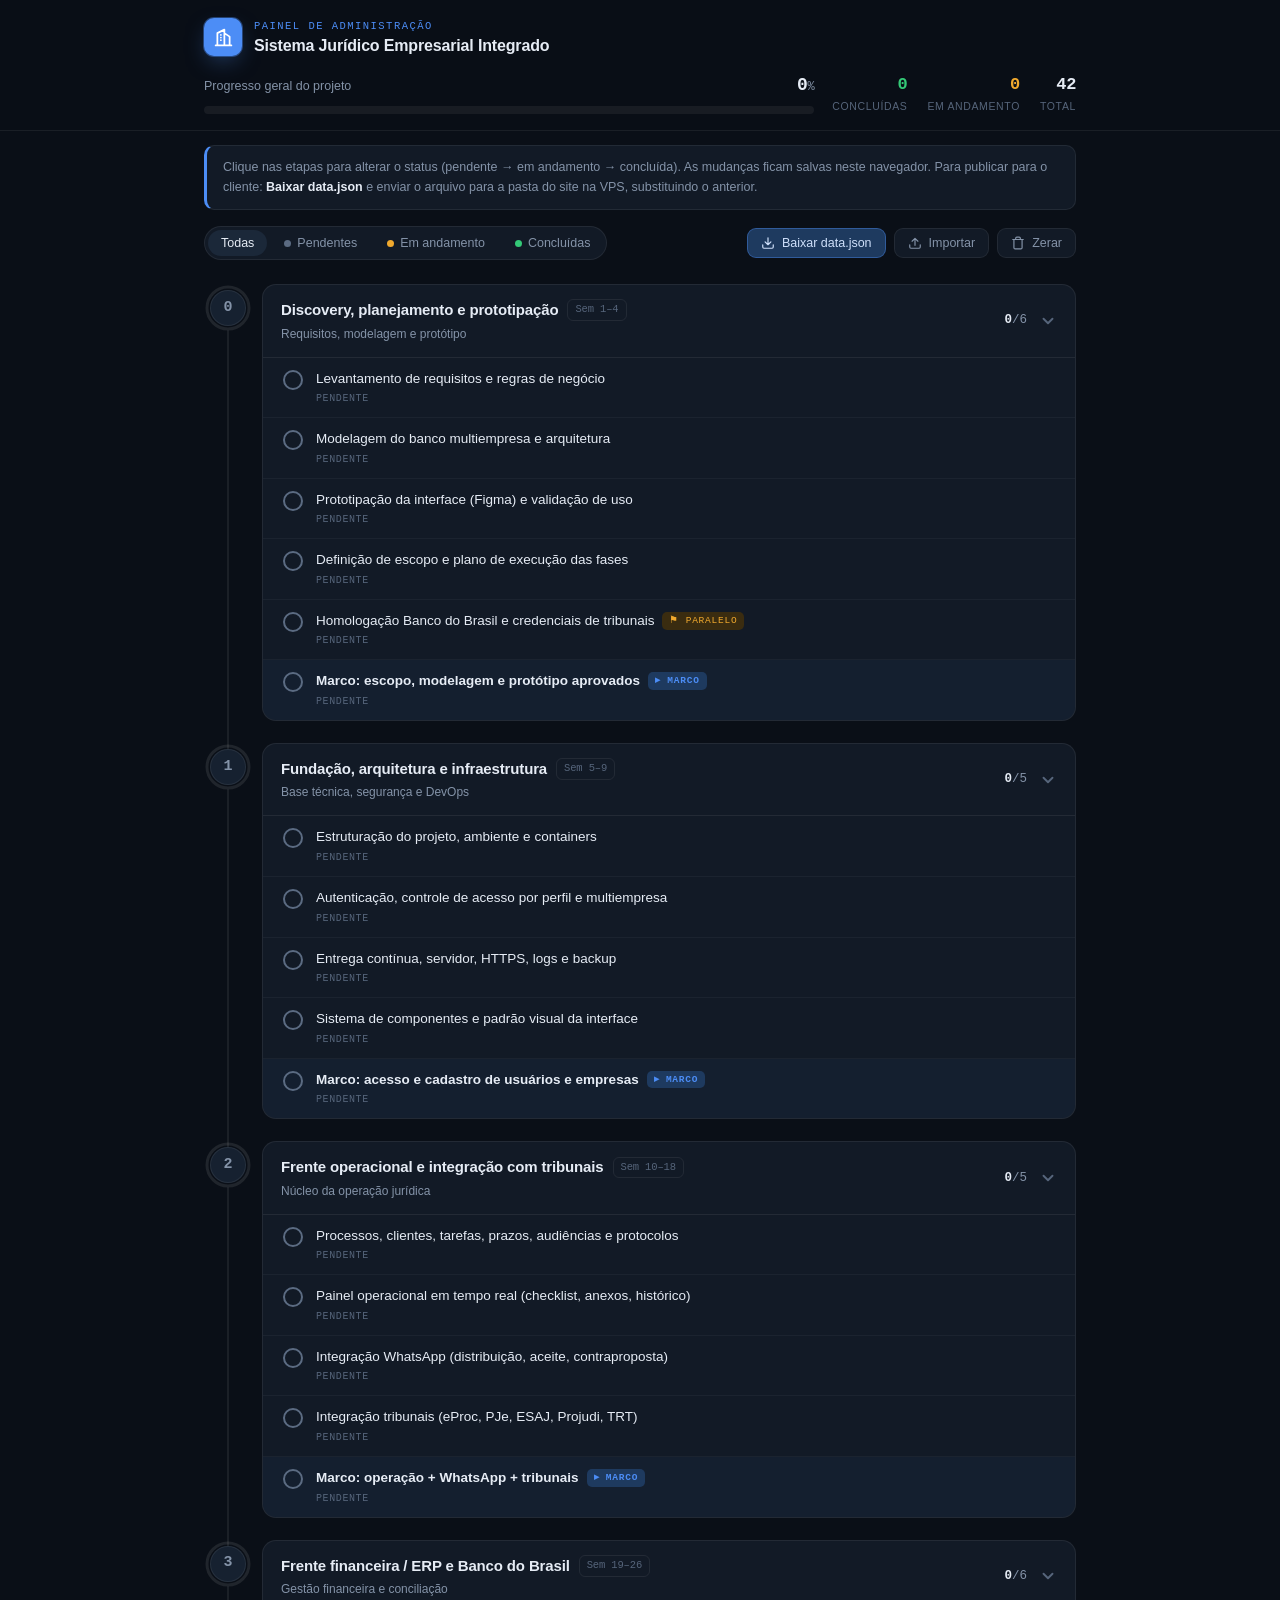
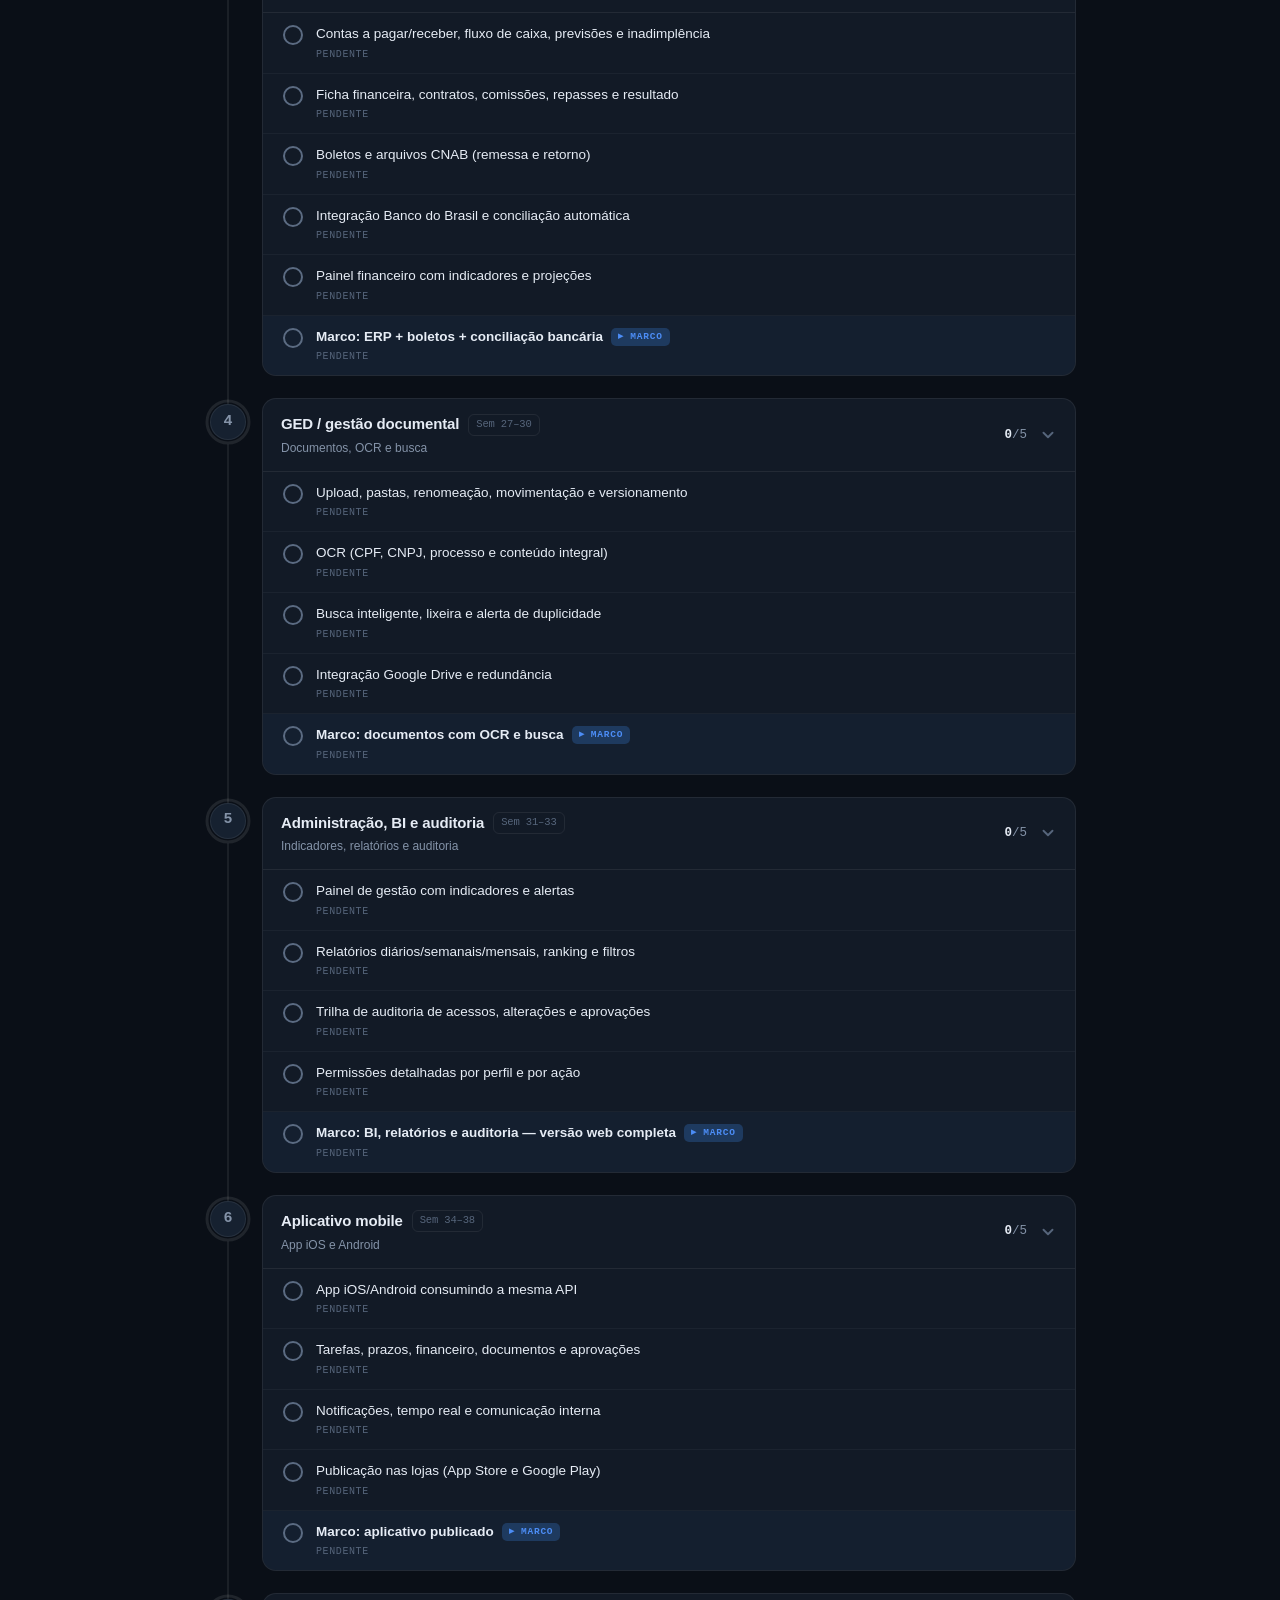
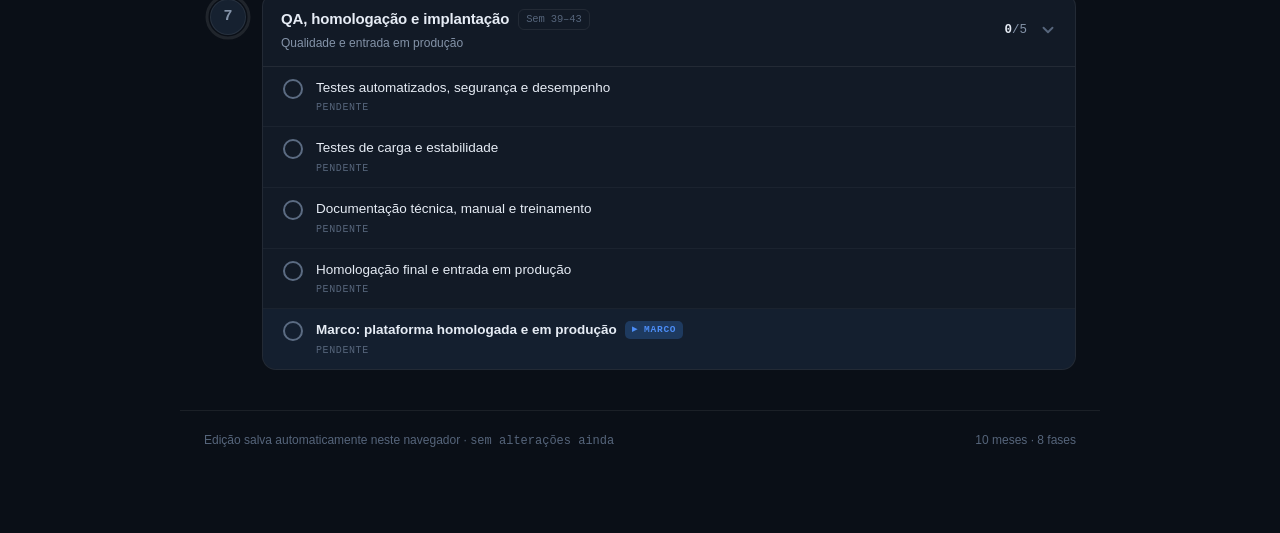
==== admin.html @ 752a96cf "upload" ====
<!DOCTYPE html>
<html lang="pt-BR">
<head>
<meta charset="UTF-8">
<meta name="viewport" content="width=device-width, initial-scale=1.0">
<meta name="robots" content="noindex,nofollow">
<title>Admin · Cronograma — Sistema Jurídico Empresarial Integrado</title>
<link rel="stylesheet" href="style.css">
</head>
<body>

<header>
  <div class="head-inner">
    <div class="brand">
      <div class="mark">
        <svg viewBox="0 0 24 24" fill="none" stroke="#fff" stroke-width="2" stroke-linecap="round" stroke-linejoin="round"><path d="M3 21h18M5 21V7l8-4v18M19 21V11l-6-4"/><path d="M9 9v.01M9 12v.01M9 15v.01"/></svg>
      </div>
      <div>
        <div class="eyebrow">Painel de administração</div>
        <h1>Sistema Jurídico Empresarial Integrado</h1>
      </div>
    </div>
    <div class="prog-wrap">
      <div class="prog-main">
        <div class="prog-top">
          <span class="prog-label">Progresso geral do projeto</span>
          <span class="prog-pct"><span id="pctNum">0</span><span class="u">%</span></span>
        </div>
        <div class="bar"><div class="bar-fill" id="barFill"></div></div>
      </div>
      <div class="stats">
        <div class="stat done"><div class="v" id="stDone">0</div><div class="k">Concluídas</div></div>
        <div class="stat prog"><div class="v" id="stProg">0</div><div class="k">Em andamento</div></div>
        <div class="stat"><div class="v" id="stTotal">0</div><div class="k">Total</div></div>
      </div>
    </div>
  </div>
</header>

<div class="admin-banner"><div class="inner">
  Clique nas etapas para alterar o status (pendente → em andamento → concluída). As mudanças ficam salvas neste navegador.
  Para publicar para o cliente: <b>Baixar data.json</b> e enviar o arquivo para a pasta do site na VPS, substituindo o anterior.
</div></div>

<div class="toolbar">
  <div class="filters">
    <button class="fbtn active" data-f="all">Todas</button>
    <button class="fbtn f-pend" data-f="0"><span class="dot"></span>Pendentes</button>
    <button class="fbtn f-prog" data-f="1"><span class="dot"></span>Em andamento</button>
    <button class="fbtn f-done" data-f="2"><span class="dot"></span>Concluídas</button>
  </div>
  <div class="spacer"></div>
  <button class="tbtn primary" id="btnExport" title="Baixar o data.json para publicar no site">
    <svg viewBox="0 0 24 24" fill="none" stroke="currentColor" stroke-width="2" stroke-linecap="round" stroke-linejoin="round"><path d="M21 15v4a2 2 0 01-2 2H5a2 2 0 01-2-2v-4M7 10l5 5 5-5M12 15V3"/></svg>
    Baixar data.json
  </button>
  <button class="tbtn" id="btnImport" title="Carregar um data.json existente para continuar editando">
    <svg viewBox="0 0 24 24" fill="none" stroke="currentColor" stroke-width="2" stroke-linecap="round" stroke-linejoin="round"><path d="M21 15v4a2 2 0 01-2 2H5a2 2 0 01-2-2v-4M7 9l5-5 5 5M12 4v12"/></svg>
    Importar
  </button>
  <button class="tbtn danger" id="btnReset" title="Zerar todo o progresso">
    <svg viewBox="0 0 24 24" fill="none" stroke="currentColor" stroke-width="2" stroke-linecap="round" stroke-linejoin="round"><path d="M3 6h18M19 6v14a2 2 0 01-2 2H7a2 2 0 01-2-2V6m3 0V4a2 2 0 012-2h4a2 2 0 012 2v2"/></svg>
    Zerar
  </button>
  <input type="file" id="fileInput" accept="application/json" hidden>
</div>

<main id="timeline"></main>

<footer>
  <span>Edição salva automaticamente neste navegador · <span class="saved" id="savedAt">—</span></span>
  <span>10 meses · 8 fases</span>
</footer>

<div class="toast" id="toast"><svg viewBox="0 0 24 24" fill="none" stroke="currentColor" stroke-width="2.5" stroke-linecap="round" stroke-linejoin="round"><path d="M20 6L9 17l-5-5"/></svg><span id="toastMsg"></span></div>

<script src="cronograma.js"></script>
<script>
  const KEY = "sjei_cronograma_admin_v1";
  let status = {}, savedTs = null;

  function load(){
    try{ const raw = localStorage.getItem(KEY);
      if(raw){ const o = JSON.parse(raw); status = o.status || {}; savedTs = o.ts || null; }
    }catch(e){}
  }
  function persist(){
    savedTs = Date.now();
    try{ localStorage.setItem(KEY, JSON.stringify({ status, ts: savedTs })); }catch(e){}
    renderSaved();
  }
  function renderSaved(){
    document.getElementById("savedAt").textContent = savedTs ? ("salvo " + fmtDate(new Date(savedTs).toISOString())) : "sem alterações ainda";
  }

  function render(){
    buildTimeline(document.getElementById("timeline"), status, { editable:true, onChange: persist });
    setupFilters();
    renderSaved();
  }

  // Baixar data.json (formato lido pela página do cliente)
  document.getElementById("btnExport").addEventListener("click",()=>{
    const payload = { app:"sjei_cronograma", version:1, updatedAt:new Date().toISOString(), status };
    const blob = new Blob([JSON.stringify(payload,null,2)], { type:"application/json" });
    const a = document.createElement("a");
    a.href = URL.createObjectURL(blob); a.download = "data.json"; a.click();
    URL.revokeObjectURL(a.href);
    toast("data.json gerado — agora suba para a VPS");
  });

  // Importar data.json existente
  document.getElementById("btnImport").addEventListener("click",()=>document.getElementById("fileInput").click());
  document.getElementById("fileInput").addEventListener("change",e=>{
    const f=e.target.files[0]; if(!f) return;
    const rd=new FileReader();
    rd.onload=()=>{ try{
      const o=JSON.parse(rd.result);
      if(o.status && typeof o.status==="object"){ status=o.status; persist(); render(); toast("Progresso importado"); }
      else toast("Arquivo inválido");
    }catch(err){ toast("Não foi possível ler o arquivo"); } };
    rd.readAsText(f); e.target.value="";
  });

  // Zerar
  document.getElementById("btnReset").addEventListener("click",()=>{
    if(confirm("Zerar todo o progresso? Esta ação não pode ser desfeita.\n\nDica: baixe um data.json antes, se quiser guardar.")){
      status={}; localStorage.removeItem(KEY); savedTs=null; render(); toast("Progresso zerado");
    }
  });

  load(); render();
</script>
</body>
</html>
---- style.css ----
:root{
  --bg:#0A0F17; --card:#121A26; --card-2:#162130; --hover:#1B2839;
  --line:rgba(255,255,255,.07); --line-2:rgba(255,255,255,.12);
  --txt:#E6ECF5; --muted:#8493A8; --faint:#56657B;
  --blue:#4C8DF6; --blue-d:#1E3A5F;
  --slate:#5B6B82; --amber:#F0A92E; --amber-d:#3A2C10;
  --green:#34C977; --green-d:#10301F;
  --r:10px; --r-lg:14px;
  --mono:ui-monospace,'SF Mono','JetBrains Mono',Menlo,Consolas,monospace;
  --sans:-apple-system,BlinkMacSystemFont,'Segoe UI','Inter',Roboto,Helvetica,Arial,sans-serif;
}
*{margin:0;padding:0;box-sizing:border-box}
html{-webkit-text-size-adjust:100%}
body{
  font-family:var(--sans);background:var(--bg);
  background-image:radial-gradient(1200px 600px at 80% -10%,rgba(76,141,246,.08),transparent 60%);
  color:var(--txt);line-height:1.5;-webkit-font-smoothing:antialiased;min-height:100vh;padding-bottom:64px;
}
::selection{background:rgba(76,141,246,.3)}

/* HEADER */
header{position:sticky;top:0;z-index:50;background:rgba(10,15,23,.82);
  backdrop-filter:blur(14px);border-bottom:1px solid var(--line)}
.head-inner{max-width:920px;margin:0 auto;padding:18px 24px 16px}
.brand{display:flex;align-items:center;gap:12px;margin-bottom:16px}
.mark{width:38px;height:38px;border-radius:10px;background:var(--blue);
  display:flex;align-items:center;justify-content:center;flex-shrink:0;
  box-shadow:0 0 0 1px rgba(76,141,246,.4),0 8px 24px -8px rgba(76,141,246,.6)}
.mark svg{width:21px;height:21px}
.brand h1{font-size:16px;font-weight:600;letter-spacing:-.01em;line-height:1.2}
.brand .eyebrow{font-family:var(--mono);font-size:10.5px;letter-spacing:.14em;
  text-transform:uppercase;color:var(--blue);font-weight:500;margin-bottom:1px;
  display:flex;align-items:center;gap:8px}
.ro-badge{font-family:var(--sans);font-size:9.5px;letter-spacing:.04em;color:var(--muted);
  background:var(--card-2);border:1px solid var(--line);padding:2px 7px;border-radius:5px;text-transform:none}

.prog-wrap{display:flex;align-items:center;gap:18px;flex-wrap:wrap}
.prog-main{flex:1;min-width:220px}
.prog-top{display:flex;justify-content:space-between;align-items:baseline;margin-bottom:7px}
.prog-label{font-size:12.5px;color:var(--muted)}
.prog-pct{font-family:var(--mono);font-size:18px;font-weight:600;color:var(--txt);letter-spacing:-.02em}
.prog-pct .u{font-size:12px;color:var(--muted);font-weight:500}
.bar{height:8px;border-radius:99px;background:rgba(255,255,255,.06);overflow:hidden;position:relative}
.bar-fill{height:100%;border-radius:99px;background:linear-gradient(90deg,#2EA866,#34C977);
  width:0;transition:width .5s cubic-bezier(.4,0,.2,1)}
.stats{display:flex;gap:20px}
.stat{text-align:right}
.stat .v{font-family:var(--mono);font-size:17px;font-weight:600;letter-spacing:-.02em}
.stat .k{font-size:10.5px;color:var(--faint);text-transform:uppercase;letter-spacing:.06em;margin-top:1px}
.stat.done .v{color:var(--green)} .stat.prog .v{color:var(--amber)}

/* ADMIN banner */
.admin-banner{max-width:920px;margin:14px auto 0;padding:0 24px}
.admin-banner .inner{background:var(--card);border:1px solid var(--line);border-left:3px solid var(--blue);
  border-radius:10px;padding:12px 16px;font-size:12.5px;color:var(--muted);line-height:1.55}
.admin-banner b{color:var(--txt);font-weight:600}

/* TOOLBAR */
.toolbar{max-width:920px;margin:0 auto;padding:16px 24px 4px;display:flex;align-items:center;gap:8px;flex-wrap:wrap}
.filters{display:flex;gap:4px;background:var(--card);border:1px solid var(--line);border-radius:99px;padding:3px}
.fbtn{border:none;background:none;color:var(--muted);font-family:var(--sans);font-size:12.5px;font-weight:500;
  padding:6px 13px;border-radius:99px;cursor:pointer;transition:.15s;white-space:nowrap;display:flex;align-items:center;gap:6px}
.fbtn:hover{color:var(--txt)}
.fbtn.active{background:var(--hover);color:var(--txt)}
.fbtn .dot{width:7px;height:7px;border-radius:50%}
.fbtn.f-pend .dot{background:var(--slate)} .fbtn.f-prog .dot{background:var(--amber)} .fbtn.f-done .dot{background:var(--green)}
.spacer{flex:1}
.tbtn{border:1px solid var(--line);background:var(--card);color:var(--muted);font-family:var(--sans);
  font-size:12.5px;font-weight:500;padding:7px 13px;border-radius:9px;cursor:pointer;transition:.15s;
  display:flex;align-items:center;gap:7px}
.tbtn:hover{background:var(--hover);color:var(--txt);border-color:var(--line-2)}
.tbtn svg{width:14px;height:14px}
.tbtn.primary{background:var(--blue-d);border-color:rgba(76,141,246,.4);color:#CFE0FB}
.tbtn.primary:hover{background:#244B79;color:#fff}
.tbtn.danger:hover{color:#FF6B6B;border-color:rgba(255,107,107,.3)}

/* TIMELINE */
main{max-width:920px;margin:0 auto;padding:20px 24px 0}
.phase{position:relative;padding-left:58px;padding-bottom:8px}
.phase:last-child{padding-bottom:0}
.phase::before{content:"";position:absolute;left:23px;top:46px;bottom:-8px;width:2px;background:var(--line);border-radius:2px}
.phase:last-child::before{display:none}
.phase.done::before{background:linear-gradient(180deg,var(--green),rgba(52,201,119,.25))}

.node{position:absolute;left:0;top:0;width:48px;height:48px;cursor:pointer}
.node svg{transform:rotate(-90deg)}
.node .track{stroke:rgba(255,255,255,.09)}
.node .arc{stroke:var(--blue);transition:stroke-dashoffset .5s ease,stroke .3s}
.node.done .arc{stroke:var(--green)}
.node .center{position:absolute;inset:6px;border-radius:50%;background:var(--card-2);border:1px solid var(--line);
  display:flex;align-items:center;justify-content:center;font-family:var(--mono);font-size:15px;font-weight:600;
  color:var(--muted);transition:.3s}
.node.done .center{background:var(--green-d);border-color:rgba(52,201,119,.4);color:var(--green)}
.node.active .center{color:var(--txt)}
.node .center svg{width:18px;height:18px;transform:none}

.pcard{background:var(--card);border:1px solid var(--line);border-radius:var(--r-lg);overflow:hidden;margin-bottom:14px;transition:border-color .2s}
.pcard:hover{border-color:var(--line-2)}
.phead{display:flex;align-items:center;gap:12px;padding:14px 18px;cursor:pointer;user-select:none}
.phead:hover{background:rgba(255,255,255,.015)}
.ptitle{flex:1;min-width:0}
.ptitle .nm{font-size:15px;font-weight:600;letter-spacing:-.01em;display:flex;align-items:center;gap:9px}
.ptitle .wk{font-family:var(--mono);font-size:10.5px;color:var(--faint);font-weight:500;padding:2px 7px;border:1px solid var(--line);border-radius:6px;white-space:nowrap}
.ptitle .meta{font-size:12px;color:var(--muted);margin-top:3px}
.pcount{font-family:var(--mono);font-size:12.5px;color:var(--muted);white-space:nowrap}
.pcount b{color:var(--txt);font-weight:600}
.chev{color:var(--faint);transition:transform .25s;flex-shrink:0}
.chev svg{width:18px;height:18px;display:block}
.pcard.collapsed .chev{transform:rotate(-90deg)}

.tasks{border-top:1px solid var(--line);max-height:2000px;overflow:hidden;transition:max-height .3s ease}
.pcard.collapsed .tasks{max-height:0;border-top-color:transparent}

.task{display:flex;align-items:flex-start;gap:13px;padding:11px 18px 11px 20px;
  border-bottom:1px solid rgba(255,255,255,.04);transition:background .15s;cursor:pointer}
.task:last-child{border-bottom:none}
.task:hover{background:rgba(255,255,255,.02)}
.task.hidden{display:none}
.tdot{width:20px;height:20px;border-radius:50%;border:2px solid var(--slate);flex-shrink:0;margin-top:1px;
  position:relative;transition:.2s;display:flex;align-items:center;justify-content:center}
.tdot svg{width:12px;height:12px;opacity:0;transition:.2s;color:#06140C}
.task[data-s="1"] .tdot{border-color:var(--amber);background:transparent}
.task[data-s="1"] .tdot::after{content:"";width:9px;height:9px;border-radius:50%;background:var(--amber)}
.task[data-s="2"] .tdot{border-color:var(--green);background:var(--green)}
.task[data-s="2"] .tdot svg{opacity:1}
.task:active .tdot{transform:scale(.85)}
.tbody{flex:1;min-width:0}
.ttext{font-size:13.5px;color:var(--txt);transition:.2s;line-height:1.45}
.task[data-s="2"] .ttext{color:var(--muted);text-decoration:line-through;text-decoration-color:rgba(255,255,255,.2)}
.tstatus{font-family:var(--mono);font-size:10px;text-transform:uppercase;letter-spacing:.06em;margin-top:3px;color:var(--faint);transition:.2s}
.task[data-s="1"] .tstatus{color:var(--amber)} .task[data-s="2"] .tstatus{color:var(--green)}
.task.milestone .ttext{font-weight:600}
.task.milestone{background:rgba(76,141,246,.04)}
.mflag{display:inline-flex;align-items:center;gap:5px;font-family:var(--mono);font-size:9.5px;text-transform:uppercase;
  letter-spacing:.08em;color:var(--blue);background:var(--blue-d);padding:2px 7px;border-radius:5px;margin-left:8px;vertical-align:2px}

/* read-only mode: client cannot edit */
main.readonly .task{cursor:default}
main.readonly .task:hover{background:transparent}
main.readonly .task:active .tdot{transform:none}
main.readonly .node{cursor:default}

footer{max-width:920px;margin:40px auto 0;padding:20px 24px;border-top:1px solid var(--line);
  font-size:12px;color:var(--faint);display:flex;justify-content:space-between;flex-wrap:wrap;gap:8px}
footer .saved{font-family:var(--mono)}
footer a{color:var(--muted);text-decoration:none}footer a:hover{color:var(--blue)}

/* toast */
.toast{position:fixed;bottom:24px;left:50%;transform:translateX(-50%) translateY(20px);background:var(--card-2);
  border:1px solid var(--line-2);color:var(--txt);font-size:13px;padding:11px 18px;border-radius:10px;
  box-shadow:0 12px 40px -8px rgba(0,0,0,.6);opacity:0;pointer-events:none;transition:.25s;z-index:100;
  display:flex;align-items:center;gap:9px}
.toast.show{opacity:1;transform:translateX(-50%) translateY(0)}
.toast svg{width:16px;height:16px;color:var(--green)}

@media(max-width:560px){
  .head-inner,.toolbar,main,.admin-banner{padding-left:16px;padding-right:16px}
  .stats{width:100%;justify-content:flex-start;gap:24px}
  .stat{text-align:left}
  .phase{padding-left:50px}
  .ptitle .wk{display:none}
  .phead{padding:12px 14px}
  .task{padding:11px 14px 11px 16px}
}
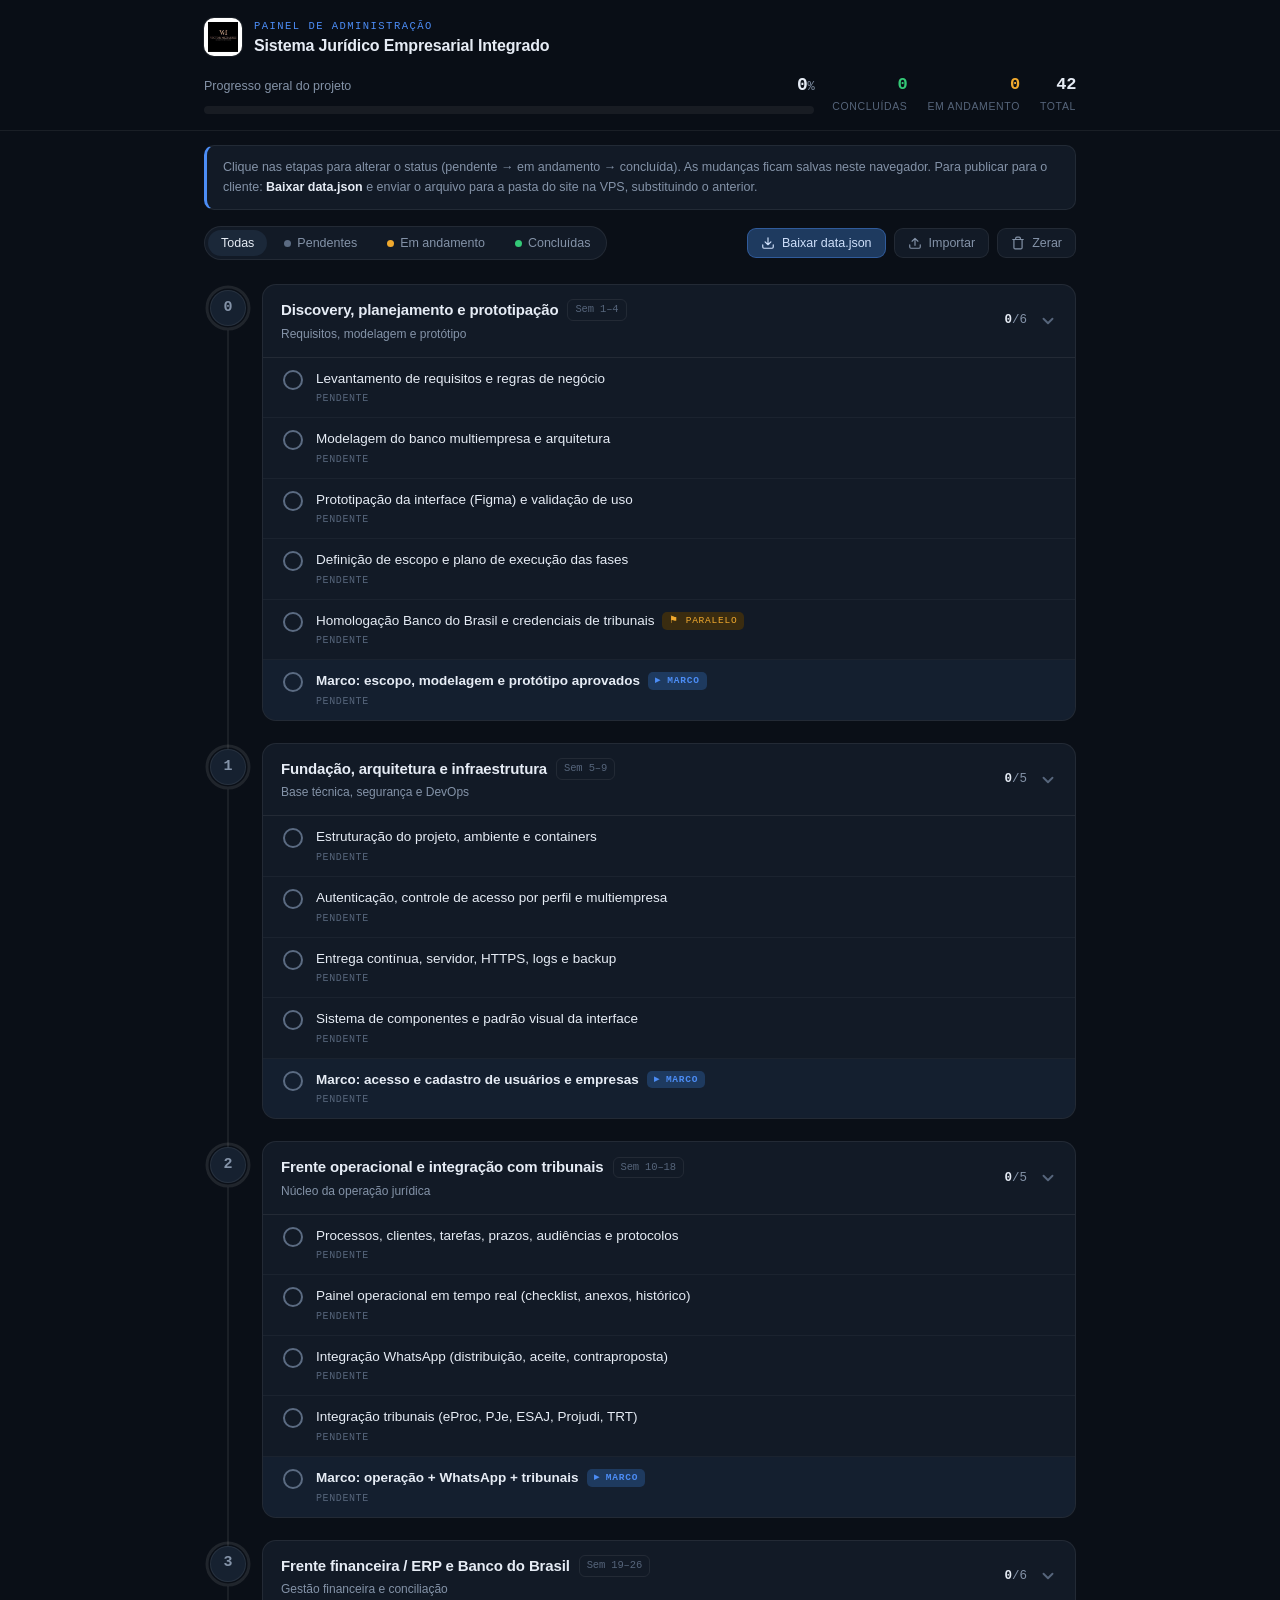
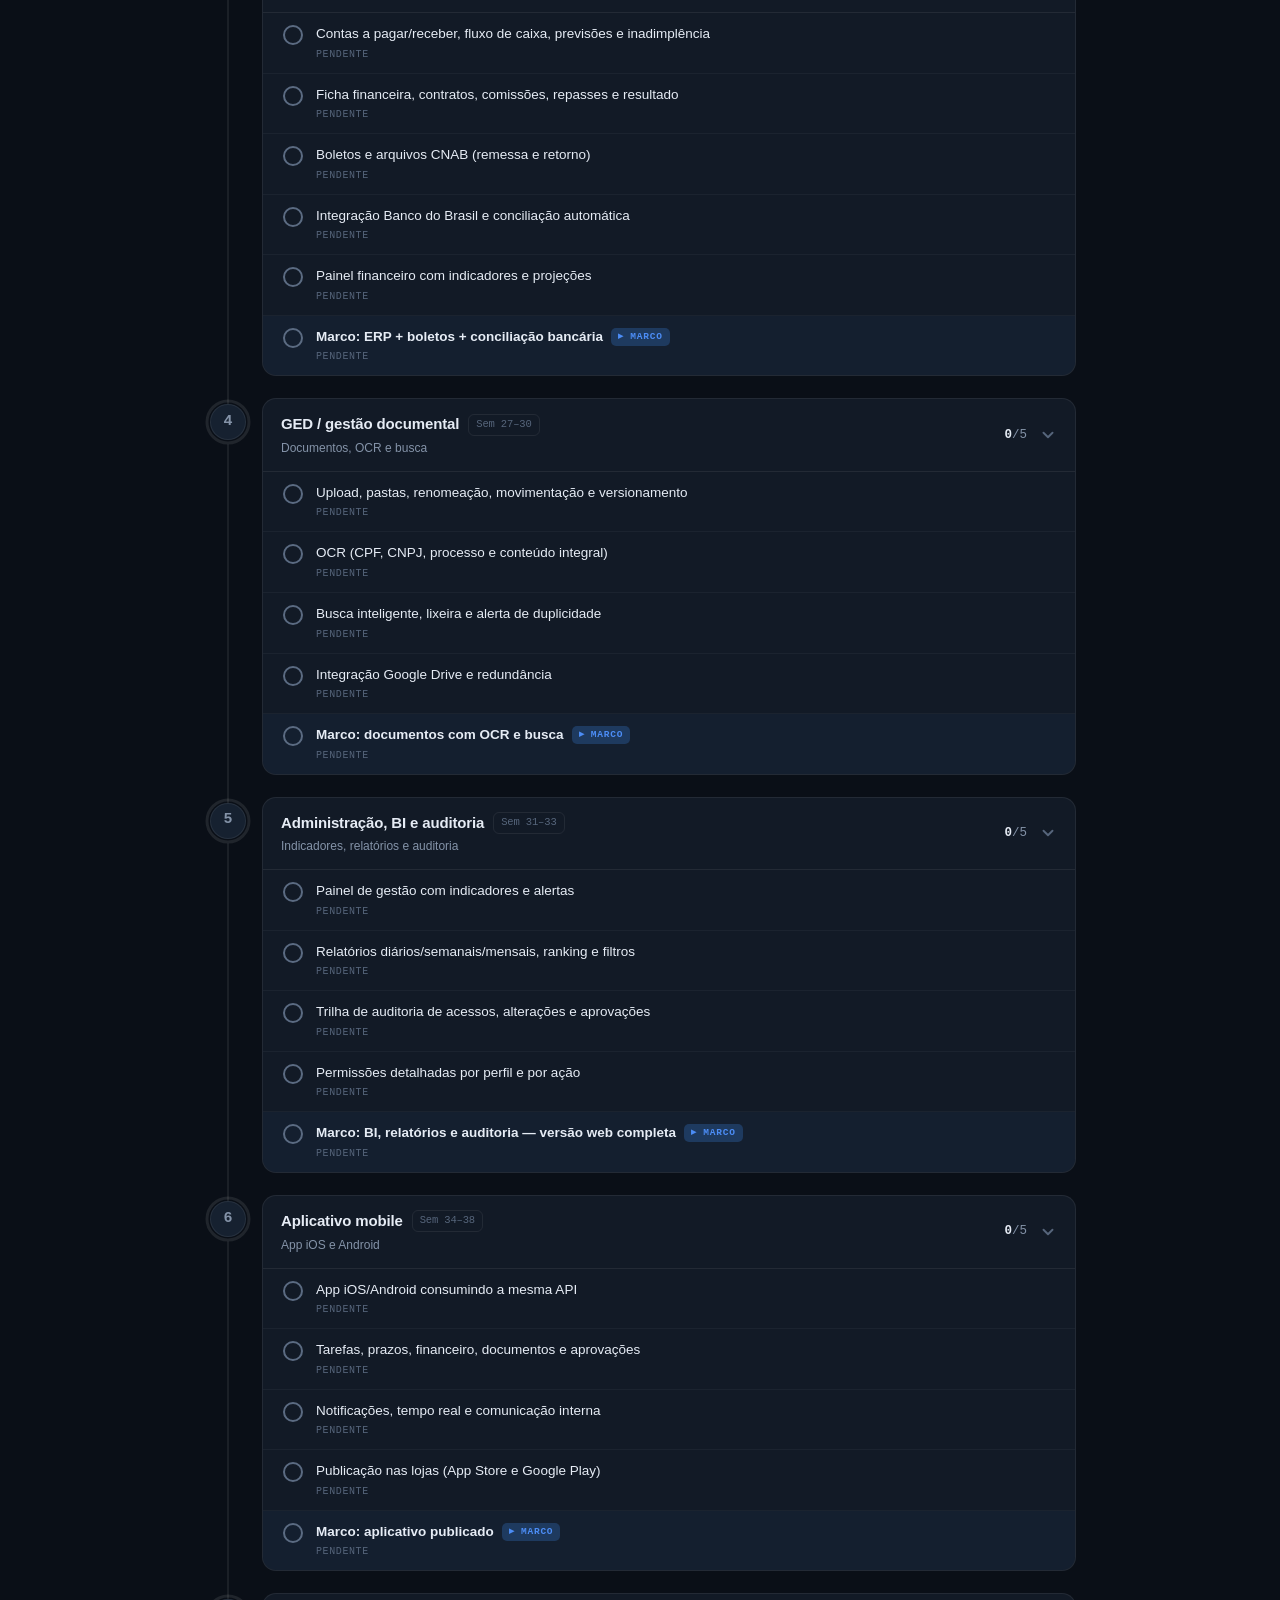
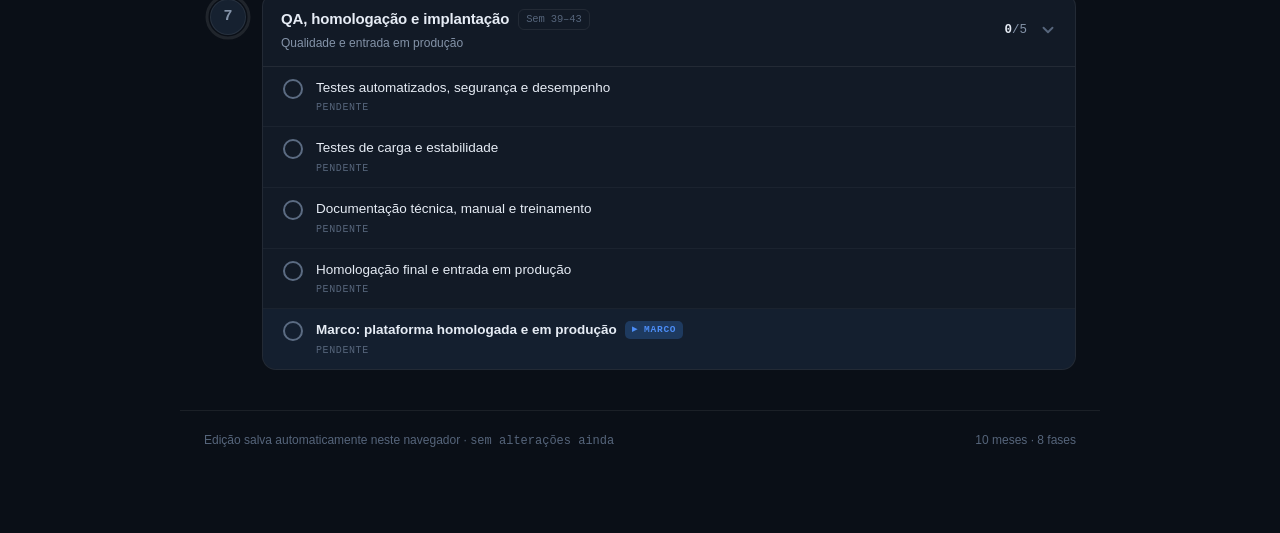
==== commit 58094c3c: "troca de logo" ====
--- a/admin.html
+++ b/admin.html
@@ -1,135 +1,168 @@
 <!DOCTYPE html>
 <html lang="pt-BR">
+
 <head>
-<meta charset="UTF-8">
-<meta name="viewport" content="width=device-width, initial-scale=1.0">
-<meta name="robots" content="noindex,nofollow">
-<title>Admin · Cronograma — Sistema Jurídico Empresarial Integrado</title>
-<link rel="stylesheet" href="style.css">
+  <meta charset="UTF-8">
+  <meta name="viewport" content="width=device-width, initial-scale=1.0">
+  <meta name="robots" content="noindex,nofollow">
+  <title>Admin · Cronograma — Sistema Jurídico Empresarial Integrado</title>
+  <link rel="stylesheet" href="style.css">
 </head>
+
 <body>
 
-<header>
-  <div class="head-inner">
-    <div class="brand">
-      <div class="mark">
-        <svg viewBox="0 0 24 24" fill="none" stroke="#fff" stroke-width="2" stroke-linecap="round" stroke-linejoin="round"><path d="M3 21h18M5 21V7l8-4v18M19 21V11l-6-4"/><path d="M9 9v.01M9 12v.01M9 15v.01"/></svg>
+  <header>
+    <div class="head-inner">
+      <div class="brand">
+        <div class="mark">
+          <img src="logo.png" alt="Logo do escritório">
+        </div>
+        <div>
+          <div class="eyebrow">Painel de administração</div>
+          <h1>Sistema Jurídico Empresarial Integrado</h1>
+        </div>
       </div>
-      <div>
-        <div class="eyebrow">Painel de administração</div>
-        <h1>Sistema Jurídico Empresarial Integrado</h1>
+      <div class="prog-wrap">
+        <div class="prog-main">
+          <div class="prog-top">
+            <span class="prog-label">Progresso geral do projeto</span>
+            <span class="prog-pct"><span id="pctNum">0</span><span class="u">%</span></span>
+          </div>
+          <div class="bar">
+            <div class="bar-fill" id="barFill"></div>
+          </div>
+        </div>
+        <div class="stats">
+          <div class="stat done">
+            <div class="v" id="stDone">0</div>
+            <div class="k">Concluídas</div>
+          </div>
+          <div class="stat prog">
+            <div class="v" id="stProg">0</div>
+            <div class="k">Em andamento</div>
+          </div>
+          <div class="stat">
+            <div class="v" id="stTotal">0</div>
+            <div class="k">Total</div>
+          </div>
+        </div>
       </div>
     </div>
-    <div class="prog-wrap">
-      <div class="prog-main">
-        <div class="prog-top">
-          <span class="prog-label">Progresso geral do projeto</span>
-          <span class="prog-pct"><span id="pctNum">0</span><span class="u">%</span></span>
-        </div>
-        <div class="bar"><div class="bar-fill" id="barFill"></div></div>
-      </div>
-      <div class="stats">
-        <div class="stat done"><div class="v" id="stDone">0</div><div class="k">Concluídas</div></div>
-        <div class="stat prog"><div class="v" id="stProg">0</div><div class="k">Em andamento</div></div>
-        <div class="stat"><div class="v" id="stTotal">0</div><div class="k">Total</div></div>
-      </div>
+  </header>
+
+  <div class="admin-banner">
+    <div class="inner">
+      Clique nas etapas para alterar o status (pendente → em andamento → concluída). As mudanças ficam salvas neste
+      navegador.
+      Para publicar para o cliente: <b>Baixar data.json</b> e enviar o arquivo para a pasta do site na VPS, substituindo
+      o anterior.
     </div>
   </div>
-</header>
 
-<div class="admin-banner"><div class="inner">
-  Clique nas etapas para alterar o status (pendente → em andamento → concluída). As mudanças ficam salvas neste navegador.
-  Para publicar para o cliente: <b>Baixar data.json</b> e enviar o arquivo para a pasta do site na VPS, substituindo o anterior.
-</div></div>
+  <div class="toolbar">
+    <div class="filters">
+      <button class="fbtn active" data-f="all">Todas</button>
+      <button class="fbtn f-pend" data-f="0"><span class="dot"></span>Pendentes</button>
+      <button class="fbtn f-prog" data-f="1"><span class="dot"></span>Em andamento</button>
+      <button class="fbtn f-done" data-f="2"><span class="dot"></span>Concluídas</button>
+    </div>
+    <div class="spacer"></div>
+    <button class="tbtn primary" id="btnExport" title="Baixar o data.json para publicar no site">
+      <svg viewBox="0 0 24 24" fill="none" stroke="currentColor" stroke-width="2" stroke-linecap="round"
+        stroke-linejoin="round">
+        <path d="M21 15v4a2 2 0 01-2 2H5a2 2 0 01-2-2v-4M7 10l5 5 5-5M12 15V3" />
+      </svg>
+      Baixar data.json
+    </button>
+    <button class="tbtn" id="btnImport" title="Carregar um data.json existente para continuar editando">
+      <svg viewBox="0 0 24 24" fill="none" stroke="currentColor" stroke-width="2" stroke-linecap="round"
+        stroke-linejoin="round">
+        <path d="M21 15v4a2 2 0 01-2 2H5a2 2 0 01-2-2v-4M7 9l5-5 5 5M12 4v12" />
+      </svg>
+      Importar
+    </button>
+    <button class="tbtn danger" id="btnReset" title="Zerar todo o progresso">
+      <svg viewBox="0 0 24 24" fill="none" stroke="currentColor" stroke-width="2" stroke-linecap="round"
+        stroke-linejoin="round">
+        <path d="M3 6h18M19 6v14a2 2 0 01-2 2H7a2 2 0 01-2-2V6m3 0V4a2 2 0 012-2h4a2 2 0 012 2v2" />
+      </svg>
+      Zerar
+    </button>
+    <input type="file" id="fileInput" accept="application/json" hidden>
+  </div>
 
-<div class="toolbar">
-  <div class="filters">
-    <button class="fbtn active" data-f="all">Todas</button>
-    <button class="fbtn f-pend" data-f="0"><span class="dot"></span>Pendentes</button>
-    <button class="fbtn f-prog" data-f="1"><span class="dot"></span>Em andamento</button>
-    <button class="fbtn f-done" data-f="2"><span class="dot"></span>Concluídas</button>
-  </div>
-  <div class="spacer"></div>
-  <button class="tbtn primary" id="btnExport" title="Baixar o data.json para publicar no site">
-    <svg viewBox="0 0 24 24" fill="none" stroke="currentColor" stroke-width="2" stroke-linecap="round" stroke-linejoin="round"><path d="M21 15v4a2 2 0 01-2 2H5a2 2 0 01-2-2v-4M7 10l5 5 5-5M12 15V3"/></svg>
-    Baixar data.json
-  </button>
-  <button class="tbtn" id="btnImport" title="Carregar um data.json existente para continuar editando">
-    <svg viewBox="0 0 24 24" fill="none" stroke="currentColor" stroke-width="2" stroke-linecap="round" stroke-linejoin="round"><path d="M21 15v4a2 2 0 01-2 2H5a2 2 0 01-2-2v-4M7 9l5-5 5 5M12 4v12"/></svg>
-    Importar
-  </button>
-  <button class="tbtn danger" id="btnReset" title="Zerar todo o progresso">
-    <svg viewBox="0 0 24 24" fill="none" stroke="currentColor" stroke-width="2" stroke-linecap="round" stroke-linejoin="round"><path d="M3 6h18M19 6v14a2 2 0 01-2 2H7a2 2 0 01-2-2V6m3 0V4a2 2 0 012-2h4a2 2 0 012 2v2"/></svg>
-    Zerar
-  </button>
-  <input type="file" id="fileInput" accept="application/json" hidden>
-</div>
+  <main id="timeline"></main>
 
-<main id="timeline"></main>
+  <footer>
+    <span>Edição salva automaticamente neste navegador · <span class="saved" id="savedAt">—</span></span>
+    <span>10 meses · 8 fases</span>
+  </footer>
 
-<footer>
-  <span>Edição salva automaticamente neste navegador · <span class="saved" id="savedAt">—</span></span>
-  <span>10 meses · 8 fases</span>
-</footer>
+  <div class="toast" id="toast"><svg viewBox="0 0 24 24" fill="none" stroke="currentColor" stroke-width="2.5"
+      stroke-linecap="round" stroke-linejoin="round">
+      <path d="M20 6L9 17l-5-5" />
+    </svg><span id="toastMsg"></span></div>
 
-<div class="toast" id="toast"><svg viewBox="0 0 24 24" fill="none" stroke="currentColor" stroke-width="2.5" stroke-linecap="round" stroke-linejoin="round"><path d="M20 6L9 17l-5-5"/></svg><span id="toastMsg"></span></div>
+  <script src="cronograma.js"></script>
+  <script>
+    const KEY = "sjei_cronograma_admin_v1";
+    let status = {}, savedTs = null;
 
-<script src="cronograma.js"></script>
-<script>
-  const KEY = "sjei_cronograma_admin_v1";
-  let status = {}, savedTs = null;
+    function load() {
+      try {
+        const raw = localStorage.getItem(KEY);
+        if (raw) { const o = JSON.parse(raw); status = o.status || {}; savedTs = o.ts || null; }
+      } catch (e) { }
+    }
+    function persist() {
+      savedTs = Date.now();
+      try { localStorage.setItem(KEY, JSON.stringify({ status, ts: savedTs })); } catch (e) { }
+      renderSaved();
+    }
+    function renderSaved() {
+      document.getElementById("savedAt").textContent = savedTs ? ("salvo " + fmtDate(new Date(savedTs).toISOString())) : "sem alterações ainda";
+    }
 
-  function load(){
-    try{ const raw = localStorage.getItem(KEY);
-      if(raw){ const o = JSON.parse(raw); status = o.status || {}; savedTs = o.ts || null; }
-    }catch(e){}
-  }
-  function persist(){
-    savedTs = Date.now();
-    try{ localStorage.setItem(KEY, JSON.stringify({ status, ts: savedTs })); }catch(e){}
-    renderSaved();
-  }
-  function renderSaved(){
-    document.getElementById("savedAt").textContent = savedTs ? ("salvo " + fmtDate(new Date(savedTs).toISOString())) : "sem alterações ainda";
-  }
+    function render() {
+      buildTimeline(document.getElementById("timeline"), status, { editable: true, onChange: persist });
+      setupFilters();
+      renderSaved();
+    }
 
-  function render(){
-    buildTimeline(document.getElementById("timeline"), status, { editable:true, onChange: persist });
-    setupFilters();
-    renderSaved();
-  }
+    // Baixar data.json (formato lido pela página do cliente)
+    document.getElementById("btnExport").addEventListener("click", () => {
+      const payload = { app: "sjei_cronograma", version: 1, updatedAt: new Date().toISOString(), status };
+      const blob = new Blob([JSON.stringify(payload, null, 2)], { type: "application/json" });
+      const a = document.createElement("a");
+      a.href = URL.createObjectURL(blob); a.download = "data.json"; a.click();
+      URL.revokeObjectURL(a.href);
+      toast("data.json gerado — agora suba para a VPS");
+    });
 
-  // Baixar data.json (formato lido pela página do cliente)
-  document.getElementById("btnExport").addEventListener("click",()=>{
-    const payload = { app:"sjei_cronograma", version:1, updatedAt:new Date().toISOString(), status };
-    const blob = new Blob([JSON.stringify(payload,null,2)], { type:"application/json" });
-    const a = document.createElement("a");
-    a.href = URL.createObjectURL(blob); a.download = "data.json"; a.click();
-    URL.revokeObjectURL(a.href);
-    toast("data.json gerado — agora suba para a VPS");
-  });
+    // Importar data.json existente
+    document.getElementById("btnImport").addEventListener("click", () => document.getElementById("fileInput").click());
+    document.getElementById("fileInput").addEventListener("change", e => {
+      const f = e.target.files[0]; if (!f) return;
+      const rd = new FileReader();
+      rd.onload = () => {
+        try {
+          const o = JSON.parse(rd.result);
+          if (o.status && typeof o.status === "object") { status = o.status; persist(); render(); toast("Progresso importado"); }
+          else toast("Arquivo inválido");
+        } catch (err) { toast("Não foi possível ler o arquivo"); }
+      };
+      rd.readAsText(f); e.target.value = "";
+    });
 
-  // Importar data.json existente
-  document.getElementById("btnImport").addEventListener("click",()=>document.getElementById("fileInput").click());
-  document.getElementById("fileInput").addEventListener("change",e=>{
-    const f=e.target.files[0]; if(!f) return;
-    const rd=new FileReader();
-    rd.onload=()=>{ try{
-      const o=JSON.parse(rd.result);
-      if(o.status && typeof o.status==="object"){ status=o.status; persist(); render(); toast("Progresso importado"); }
-      else toast("Arquivo inválido");
-    }catch(err){ toast("Não foi possível ler o arquivo"); } };
-    rd.readAsText(f); e.target.value="";
-  });
+    // Zerar
+    document.getElementById("btnReset").addEventListener("click", () => {
+      if (confirm("Zerar todo o progresso? Esta ação não pode ser desfeita.\n\nDica: baixe um data.json antes, se quiser guardar.")) {
+        status = {}; localStorage.removeItem(KEY); savedTs = null; render(); toast("Progresso zerado");
+      }
+    });
 
-  // Zerar
-  document.getElementById("btnReset").addEventListener("click",()=>{
-    if(confirm("Zerar todo o progresso? Esta ação não pode ser desfeita.\n\nDica: baixe um data.json antes, se quiser guardar.")){
-      status={}; localStorage.removeItem(KEY); savedTs=null; render(); toast("Progresso zerado");
-    }
-  });
+    load(); render();
+  </script>
+</body>
 
-  load(); render();
-</script>
-</body>
-</html>
+</html>
--- a/style.css
+++ b/style.css
@@ -27,6 +27,8 @@
   display:flex;align-items:center;justify-content:center;flex-shrink:0;
   box-shadow:0 0 0 1px rgba(76,141,246,.4),0 8px 24px -8px rgba(76,141,246,.6)}
 .mark svg{width:21px;height:21px}
+.mark:has(img){background:#fff;box-shadow:0 0 0 1px var(--line);padding:4px}
+.mark img{width:100%;height:100%;object-fit:contain;display:block}
 .brand h1{font-size:16px;font-weight:600;letter-spacing:-.01em;line-height:1.2}
 .brand .eyebrow{font-family:var(--mono);font-size:10.5px;letter-spacing:.14em;
   text-transform:uppercase;color:var(--blue);font-weight:500;margin-bottom:1px;
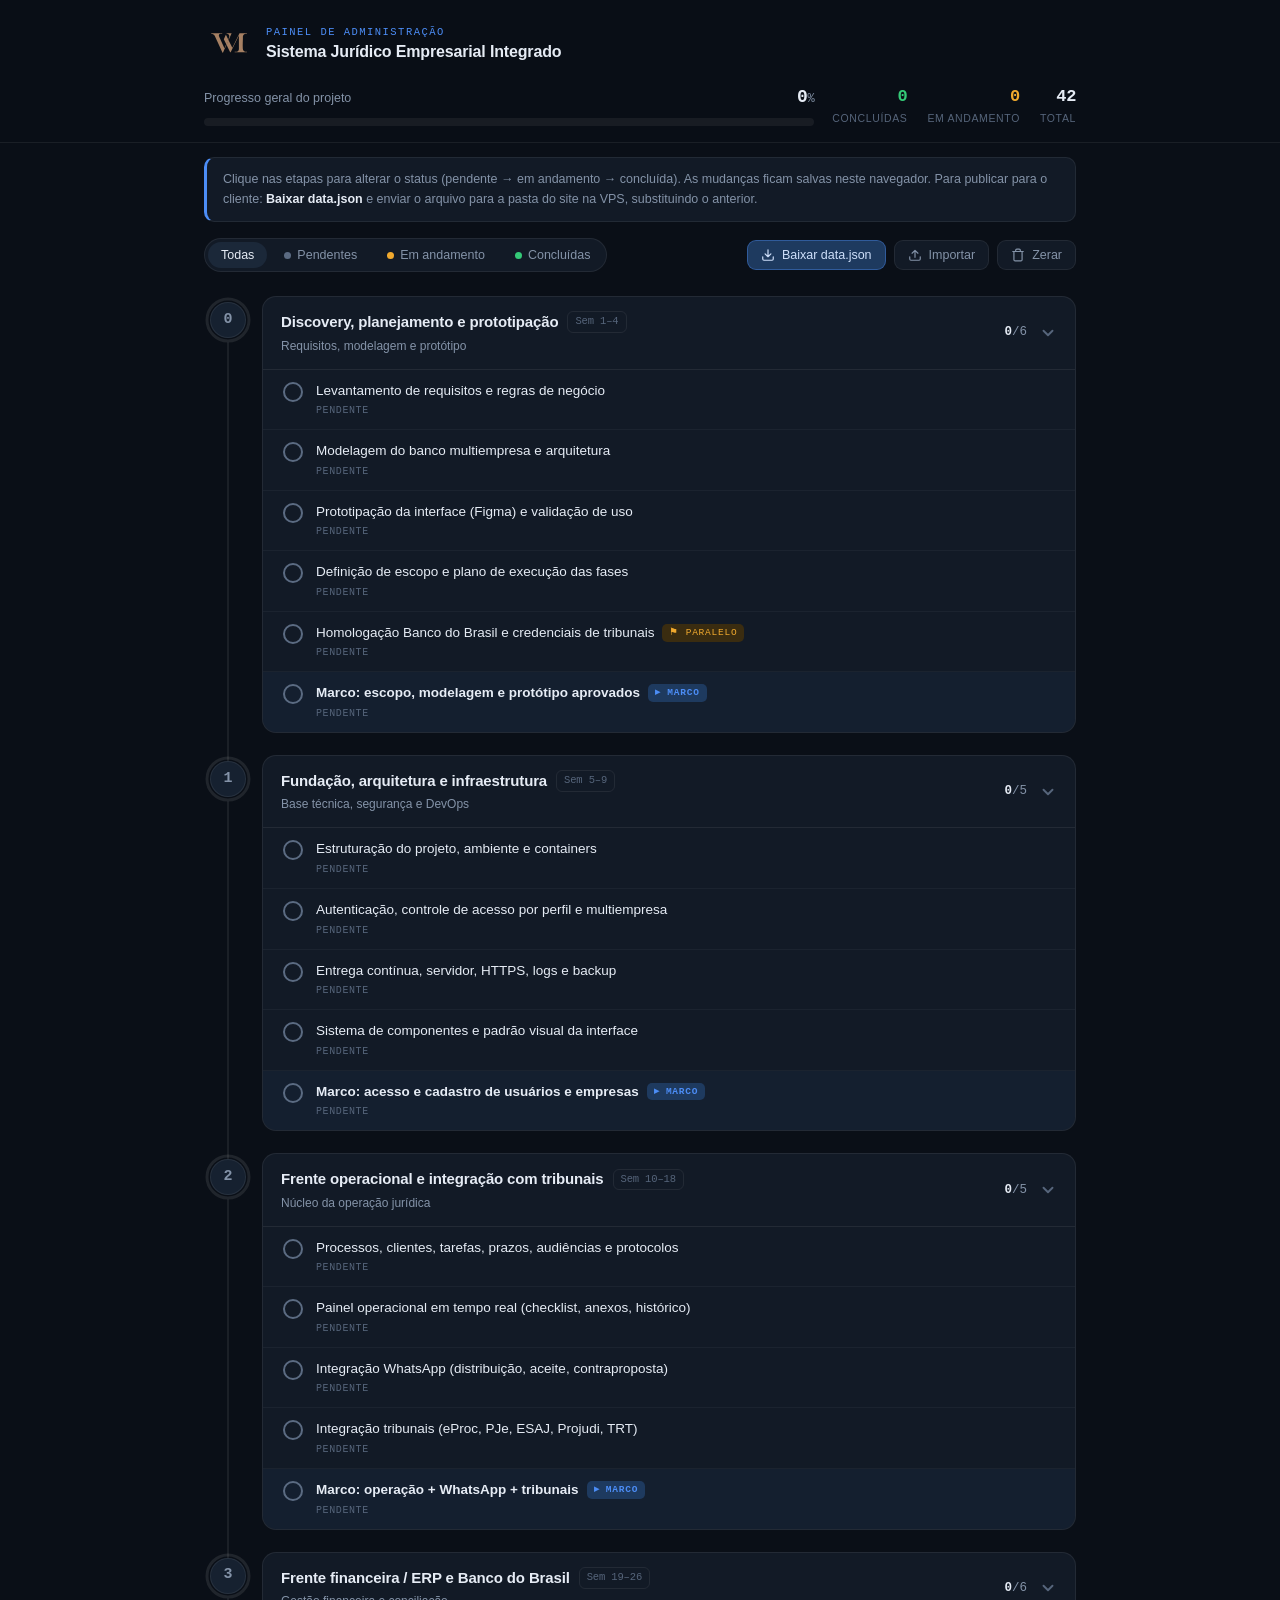
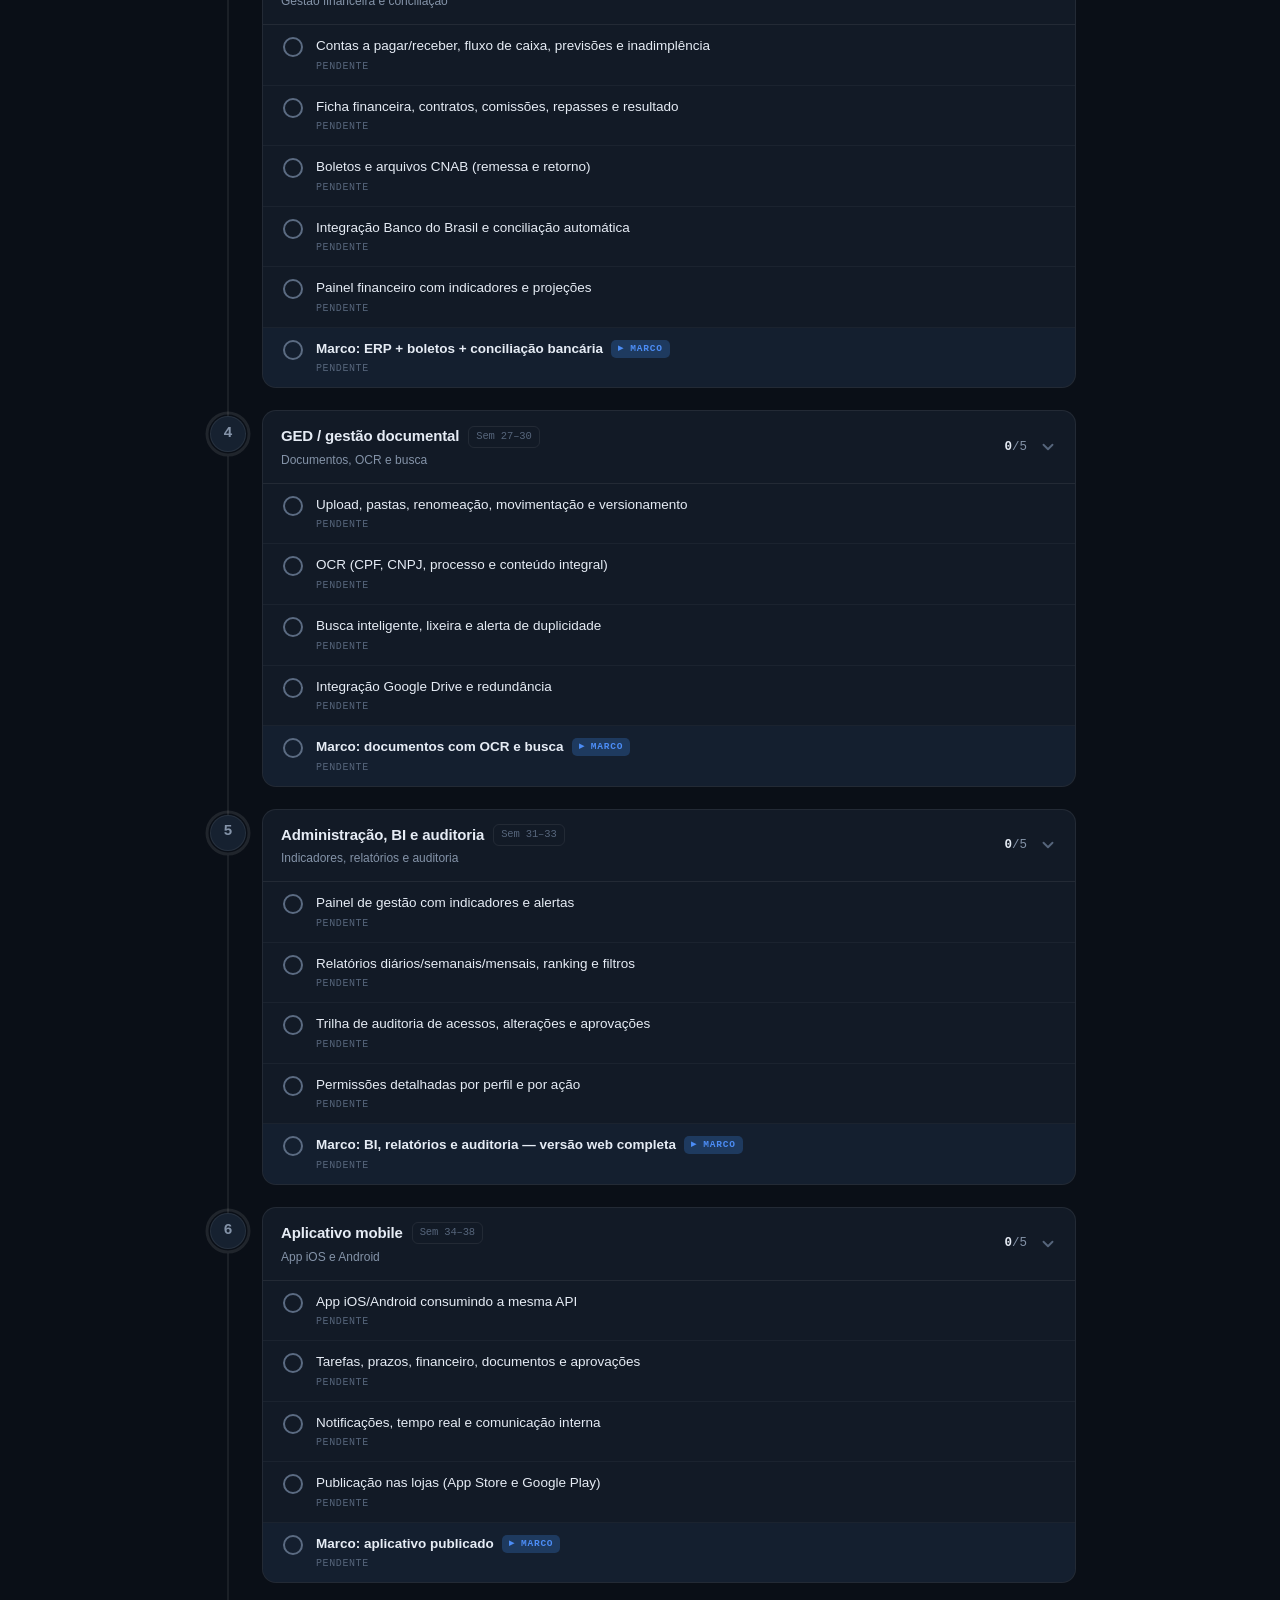
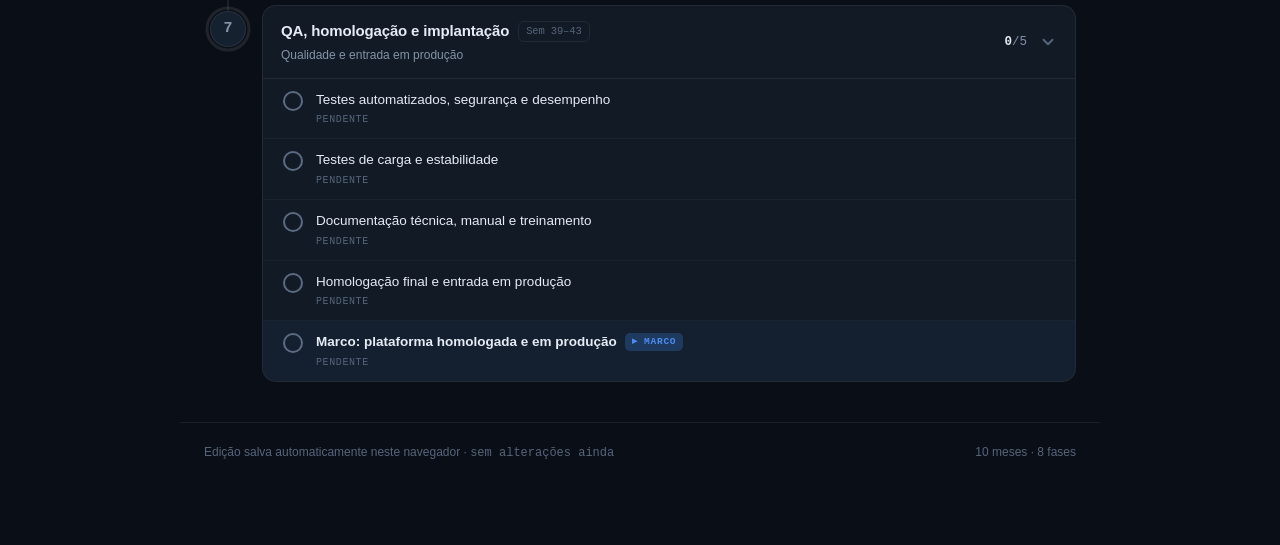
==== commit 634cb96a: "ajustado index e admin para pegar as imagens" ====
--- a/admin.html
+++ b/admin.html
@@ -7,6 +7,9 @@
   <meta name="robots" content="noindex,nofollow">
   <title>Admin · Cronograma — Sistema Jurídico Empresarial Integrado</title>
   <link rel="stylesheet" href="style.css">
+  <link rel="icon" href="favicon.ico" sizes="any">
+  <link rel="icon" type="image/png" href="favicon.png">
+  <link rel="apple-touch-icon" href="apple-touch-icon.png">
 </head>
 
 <body>
@@ -15,7 +18,7 @@
     <div class="head-inner">
       <div class="brand">
         <div class="mark">
-          <img src="logo.png" alt="Logo do escritório">
+          <img src="logo-icon.svg" alt="Victor Miziaeski Advogados Associados">
         </div>
         <div>
           <div class="eyebrow">Painel de administração</div>
--- a/style.css
+++ b/style.css
@@ -1,166 +1,786 @@
-:root{
-  --bg:#0A0F17; --card:#121A26; --card-2:#162130; --hover:#1B2839;
-  --line:rgba(255,255,255,.07); --line-2:rgba(255,255,255,.12);
-  --txt:#E6ECF5; --muted:#8493A8; --faint:#56657B;
-  --blue:#4C8DF6; --blue-d:#1E3A5F;
-  --slate:#5B6B82; --amber:#F0A92E; --amber-d:#3A2C10;
-  --green:#34C977; --green-d:#10301F;
-  --r:10px; --r-lg:14px;
-  --mono:ui-monospace,'SF Mono','JetBrains Mono',Menlo,Consolas,monospace;
-  --sans:-apple-system,BlinkMacSystemFont,'Segoe UI','Inter',Roboto,Helvetica,Arial,sans-serif;
-}
-*{margin:0;padding:0;box-sizing:border-box}
-html{-webkit-text-size-adjust:100%}
-body{
-  font-family:var(--sans);background:var(--bg);
-  background-image:radial-gradient(1200px 600px at 80% -10%,rgba(76,141,246,.08),transparent 60%);
-  color:var(--txt);line-height:1.5;-webkit-font-smoothing:antialiased;min-height:100vh;padding-bottom:64px;
-}
-::selection{background:rgba(76,141,246,.3)}
+:root {
+  --bg: #0A0F17;
+  --card: #121A26;
+  --card-2: #162130;
+  --hover: #1B2839;
+  --line: rgba(255, 255, 255, .07);
+  --line-2: rgba(255, 255, 255, .12);
+  --txt: #E6ECF5;
+  --muted: #8493A8;
+  --faint: #56657B;
+  --blue: #4C8DF6;
+  --blue-d: #1E3A5F;
+  --slate: #5B6B82;
+  --amber: #F0A92E;
+  --amber-d: #3A2C10;
+  --green: #34C977;
+  --green-d: #10301F;
+  --r: 10px;
+  --r-lg: 14px;
+  --mono: ui-monospace, 'SF Mono', 'JetBrains Mono', Menlo, Consolas, monospace;
+  --sans: -apple-system, BlinkMacSystemFont, 'Segoe UI', 'Inter', Roboto, Helvetica, Arial, sans-serif;
+}
+
+* {
+  margin: 0;
+  padding: 0;
+  box-sizing: border-box
+}
+
+html {
+  -webkit-text-size-adjust: 100%
+}
+
+body {
+  font-family: var(--sans);
+  background: var(--bg);
+  background-image: radial-gradient(1200px 600px at 80% -10%, rgba(76, 141, 246, .08), transparent 60%);
+  color: var(--txt);
+  line-height: 1.5;
+  -webkit-font-smoothing: antialiased;
+  min-height: 100vh;
+  padding-bottom: 64px;
+}
+
+::selection {
+  background: rgba(76, 141, 246, .3)
+}
 
 /* HEADER */
-header{position:sticky;top:0;z-index:50;background:rgba(10,15,23,.82);
-  backdrop-filter:blur(14px);border-bottom:1px solid var(--line)}
-.head-inner{max-width:920px;margin:0 auto;padding:18px 24px 16px}
-.brand{display:flex;align-items:center;gap:12px;margin-bottom:16px}
-.mark{width:38px;height:38px;border-radius:10px;background:var(--blue);
-  display:flex;align-items:center;justify-content:center;flex-shrink:0;
-  box-shadow:0 0 0 1px rgba(76,141,246,.4),0 8px 24px -8px rgba(76,141,246,.6)}
-.mark svg{width:21px;height:21px}
-.mark:has(img){background:#fff;box-shadow:0 0 0 1px var(--line);padding:4px}
-.mark img{width:100%;height:100%;object-fit:contain;display:block}
-.brand h1{font-size:16px;font-weight:600;letter-spacing:-.01em;line-height:1.2}
-.brand .eyebrow{font-family:var(--mono);font-size:10.5px;letter-spacing:.14em;
-  text-transform:uppercase;color:var(--blue);font-weight:500;margin-bottom:1px;
-  display:flex;align-items:center;gap:8px}
-.ro-badge{font-family:var(--sans);font-size:9.5px;letter-spacing:.04em;color:var(--muted);
-  background:var(--card-2);border:1px solid var(--line);padding:2px 7px;border-radius:5px;text-transform:none}
-
-.prog-wrap{display:flex;align-items:center;gap:18px;flex-wrap:wrap}
-.prog-main{flex:1;min-width:220px}
-.prog-top{display:flex;justify-content:space-between;align-items:baseline;margin-bottom:7px}
-.prog-label{font-size:12.5px;color:var(--muted)}
-.prog-pct{font-family:var(--mono);font-size:18px;font-weight:600;color:var(--txt);letter-spacing:-.02em}
-.prog-pct .u{font-size:12px;color:var(--muted);font-weight:500}
-.bar{height:8px;border-radius:99px;background:rgba(255,255,255,.06);overflow:hidden;position:relative}
-.bar-fill{height:100%;border-radius:99px;background:linear-gradient(90deg,#2EA866,#34C977);
-  width:0;transition:width .5s cubic-bezier(.4,0,.2,1)}
-.stats{display:flex;gap:20px}
-.stat{text-align:right}
-.stat .v{font-family:var(--mono);font-size:17px;font-weight:600;letter-spacing:-.02em}
-.stat .k{font-size:10.5px;color:var(--faint);text-transform:uppercase;letter-spacing:.06em;margin-top:1px}
-.stat.done .v{color:var(--green)} .stat.prog .v{color:var(--amber)}
+header {
+  position: sticky;
+  top: 0;
+  z-index: 50;
+  background: rgba(10, 15, 23, .82);
+  backdrop-filter: blur(14px);
+  border-bottom: 1px solid var(--line)
+}
+
+.head-inner {
+  max-width: 920px;
+  margin: 0 auto;
+  padding: 18px 24px 16px
+}
+
+.brand {
+  display: flex;
+  align-items: center;
+  gap: 12px;
+  margin-bottom: 16px
+}
+
+.mark {
+  width: 50;
+  height: 50px;
+  border-radius: 10px;
+  background: var(--blue);
+  display: flex;
+  align-items: center;
+  justify-content: center;
+  flex-shrink: 0;
+  box-shadow: 0 0 0 1px rgba(76, 141, 246, .4), 0 8px 24px -8px rgba(76, 141, 246, .6)
+}
+
+.mark svg {
+  width: 30;
+  height: 30px
+}
+
+.mark:has(img) {
+  background: transparent;
+  box-shadow: none;
+  padding: 2px
+}
+
+.mark img {
+  width: 100%;
+  height: 100%;
+  object-fit: contain;
+  display: block
+}
+
+.brand h1 {
+  font-size: 16px;
+  font-weight: 600;
+  letter-spacing: -.01em;
+  line-height: 1.2
+}
+
+.brand .eyebrow {
+  font-family: var(--mono);
+  font-size: 10.5px;
+  letter-spacing: .14em;
+  text-transform: uppercase;
+  color: var(--blue);
+  font-weight: 500;
+  margin-bottom: 1px;
+  display: flex;
+  align-items: center;
+  gap: 8px
+}
+
+.ro-badge {
+  font-family: var(--sans);
+  font-size: 9.5px;
+  letter-spacing: .04em;
+  color: var(--muted);
+  background: var(--card-2);
+  border: 1px solid var(--line);
+  padding: 2px 7px;
+  border-radius: 5px;
+  text-transform: none
+}
+
+.prog-wrap {
+  display: flex;
+  align-items: center;
+  gap: 18px;
+  flex-wrap: wrap
+}
+
+.prog-main {
+  flex: 1;
+  min-width: 220px
+}
+
+.prog-top {
+  display: flex;
+  justify-content: space-between;
+  align-items: baseline;
+  margin-bottom: 7px
+}
+
+.prog-label {
+  font-size: 12.5px;
+  color: var(--muted)
+}
+
+.prog-pct {
+  font-family: var(--mono);
+  font-size: 18px;
+  font-weight: 600;
+  color: var(--txt);
+  letter-spacing: -.02em
+}
+
+.prog-pct .u {
+  font-size: 12px;
+  color: var(--muted);
+  font-weight: 500
+}
+
+.bar {
+  height: 8px;
+  border-radius: 99px;
+  background: rgba(255, 255, 255, .06);
+  overflow: hidden;
+  position: relative
+}
+
+.bar-fill {
+  height: 100%;
+  border-radius: 99px;
+  background: linear-gradient(90deg, #2EA866, #34C977);
+  width: 0;
+  transition: width .5s cubic-bezier(.4, 0, .2, 1)
+}
+
+.stats {
+  display: flex;
+  gap: 20px
+}
+
+.stat {
+  text-align: right
+}
+
+.stat .v {
+  font-family: var(--mono);
+  font-size: 17px;
+  font-weight: 600;
+  letter-spacing: -.02em
+}
+
+.stat .k {
+  font-size: 10.5px;
+  color: var(--faint);
+  text-transform: uppercase;
+  letter-spacing: .06em;
+  margin-top: 1px
+}
+
+.stat.done .v {
+  color: var(--green)
+}
+
+.stat.prog .v {
+  color: var(--amber)
+}
 
 /* ADMIN banner */
-.admin-banner{max-width:920px;margin:14px auto 0;padding:0 24px}
-.admin-banner .inner{background:var(--card);border:1px solid var(--line);border-left:3px solid var(--blue);
-  border-radius:10px;padding:12px 16px;font-size:12.5px;color:var(--muted);line-height:1.55}
-.admin-banner b{color:var(--txt);font-weight:600}
+.admin-banner {
+  max-width: 920px;
+  margin: 14px auto 0;
+  padding: 0 24px
+}
+
+.admin-banner .inner {
+  background: var(--card);
+  border: 1px solid var(--line);
+  border-left: 3px solid var(--blue);
+  border-radius: 10px;
+  padding: 12px 16px;
+  font-size: 12.5px;
+  color: var(--muted);
+  line-height: 1.55
+}
+
+.admin-banner b {
+  color: var(--txt);
+  font-weight: 600
+}
 
 /* TOOLBAR */
-.toolbar{max-width:920px;margin:0 auto;padding:16px 24px 4px;display:flex;align-items:center;gap:8px;flex-wrap:wrap}
-.filters{display:flex;gap:4px;background:var(--card);border:1px solid var(--line);border-radius:99px;padding:3px}
-.fbtn{border:none;background:none;color:var(--muted);font-family:var(--sans);font-size:12.5px;font-weight:500;
-  padding:6px 13px;border-radius:99px;cursor:pointer;transition:.15s;white-space:nowrap;display:flex;align-items:center;gap:6px}
-.fbtn:hover{color:var(--txt)}
-.fbtn.active{background:var(--hover);color:var(--txt)}
-.fbtn .dot{width:7px;height:7px;border-radius:50%}
-.fbtn.f-pend .dot{background:var(--slate)} .fbtn.f-prog .dot{background:var(--amber)} .fbtn.f-done .dot{background:var(--green)}
-.spacer{flex:1}
-.tbtn{border:1px solid var(--line);background:var(--card);color:var(--muted);font-family:var(--sans);
-  font-size:12.5px;font-weight:500;padding:7px 13px;border-radius:9px;cursor:pointer;transition:.15s;
-  display:flex;align-items:center;gap:7px}
-.tbtn:hover{background:var(--hover);color:var(--txt);border-color:var(--line-2)}
-.tbtn svg{width:14px;height:14px}
-.tbtn.primary{background:var(--blue-d);border-color:rgba(76,141,246,.4);color:#CFE0FB}
-.tbtn.primary:hover{background:#244B79;color:#fff}
-.tbtn.danger:hover{color:#FF6B6B;border-color:rgba(255,107,107,.3)}
+.toolbar {
+  max-width: 920px;
+  margin: 0 auto;
+  padding: 16px 24px 4px;
+  display: flex;
+  align-items: center;
+  gap: 8px;
+  flex-wrap: wrap
+}
+
+.filters {
+  display: flex;
+  gap: 4px;
+  background: var(--card);
+  border: 1px solid var(--line);
+  border-radius: 99px;
+  padding: 3px
+}
+
+.fbtn {
+  border: none;
+  background: none;
+  color: var(--muted);
+  font-family: var(--sans);
+  font-size: 12.5px;
+  font-weight: 500;
+  padding: 6px 13px;
+  border-radius: 99px;
+  cursor: pointer;
+  transition: .15s;
+  white-space: nowrap;
+  display: flex;
+  align-items: center;
+  gap: 6px
+}
+
+.fbtn:hover {
+  color: var(--txt)
+}
+
+.fbtn.active {
+  background: var(--hover);
+  color: var(--txt)
+}
+
+.fbtn .dot {
+  width: 7px;
+  height: 7px;
+  border-radius: 50%
+}
+
+.fbtn.f-pend .dot {
+  background: var(--slate)
+}
+
+.fbtn.f-prog .dot {
+  background: var(--amber)
+}
+
+.fbtn.f-done .dot {
+  background: var(--green)
+}
+
+.spacer {
+  flex: 1
+}
+
+.tbtn {
+  border: 1px solid var(--line);
+  background: var(--card);
+  color: var(--muted);
+  font-family: var(--sans);
+  font-size: 12.5px;
+  font-weight: 500;
+  padding: 7px 13px;
+  border-radius: 9px;
+  cursor: pointer;
+  transition: .15s;
+  display: flex;
+  align-items: center;
+  gap: 7px
+}
+
+.tbtn:hover {
+  background: var(--hover);
+  color: var(--txt);
+  border-color: var(--line-2)
+}
+
+.tbtn svg {
+  width: 14px;
+  height: 14px
+}
+
+.tbtn.primary {
+  background: var(--blue-d);
+  border-color: rgba(76, 141, 246, .4);
+  color: #CFE0FB
+}
+
+.tbtn.primary:hover {
+  background: #244B79;
+  color: #fff
+}
+
+.tbtn.danger:hover {
+  color: #FF6B6B;
+  border-color: rgba(255, 107, 107, .3)
+}
 
 /* TIMELINE */
-main{max-width:920px;margin:0 auto;padding:20px 24px 0}
-.phase{position:relative;padding-left:58px;padding-bottom:8px}
-.phase:last-child{padding-bottom:0}
-.phase::before{content:"";position:absolute;left:23px;top:46px;bottom:-8px;width:2px;background:var(--line);border-radius:2px}
-.phase:last-child::before{display:none}
-.phase.done::before{background:linear-gradient(180deg,var(--green),rgba(52,201,119,.25))}
-
-.node{position:absolute;left:0;top:0;width:48px;height:48px;cursor:pointer}
-.node svg{transform:rotate(-90deg)}
-.node .track{stroke:rgba(255,255,255,.09)}
-.node .arc{stroke:var(--blue);transition:stroke-dashoffset .5s ease,stroke .3s}
-.node.done .arc{stroke:var(--green)}
-.node .center{position:absolute;inset:6px;border-radius:50%;background:var(--card-2);border:1px solid var(--line);
-  display:flex;align-items:center;justify-content:center;font-family:var(--mono);font-size:15px;font-weight:600;
-  color:var(--muted);transition:.3s}
-.node.done .center{background:var(--green-d);border-color:rgba(52,201,119,.4);color:var(--green)}
-.node.active .center{color:var(--txt)}
-.node .center svg{width:18px;height:18px;transform:none}
-
-.pcard{background:var(--card);border:1px solid var(--line);border-radius:var(--r-lg);overflow:hidden;margin-bottom:14px;transition:border-color .2s}
-.pcard:hover{border-color:var(--line-2)}
-.phead{display:flex;align-items:center;gap:12px;padding:14px 18px;cursor:pointer;user-select:none}
-.phead:hover{background:rgba(255,255,255,.015)}
-.ptitle{flex:1;min-width:0}
-.ptitle .nm{font-size:15px;font-weight:600;letter-spacing:-.01em;display:flex;align-items:center;gap:9px}
-.ptitle .wk{font-family:var(--mono);font-size:10.5px;color:var(--faint);font-weight:500;padding:2px 7px;border:1px solid var(--line);border-radius:6px;white-space:nowrap}
-.ptitle .meta{font-size:12px;color:var(--muted);margin-top:3px}
-.pcount{font-family:var(--mono);font-size:12.5px;color:var(--muted);white-space:nowrap}
-.pcount b{color:var(--txt);font-weight:600}
-.chev{color:var(--faint);transition:transform .25s;flex-shrink:0}
-.chev svg{width:18px;height:18px;display:block}
-.pcard.collapsed .chev{transform:rotate(-90deg)}
-
-.tasks{border-top:1px solid var(--line);max-height:2000px;overflow:hidden;transition:max-height .3s ease}
-.pcard.collapsed .tasks{max-height:0;border-top-color:transparent}
-
-.task{display:flex;align-items:flex-start;gap:13px;padding:11px 18px 11px 20px;
-  border-bottom:1px solid rgba(255,255,255,.04);transition:background .15s;cursor:pointer}
-.task:last-child{border-bottom:none}
-.task:hover{background:rgba(255,255,255,.02)}
-.task.hidden{display:none}
-.tdot{width:20px;height:20px;border-radius:50%;border:2px solid var(--slate);flex-shrink:0;margin-top:1px;
-  position:relative;transition:.2s;display:flex;align-items:center;justify-content:center}
-.tdot svg{width:12px;height:12px;opacity:0;transition:.2s;color:#06140C}
-.task[data-s="1"] .tdot{border-color:var(--amber);background:transparent}
-.task[data-s="1"] .tdot::after{content:"";width:9px;height:9px;border-radius:50%;background:var(--amber)}
-.task[data-s="2"] .tdot{border-color:var(--green);background:var(--green)}
-.task[data-s="2"] .tdot svg{opacity:1}
-.task:active .tdot{transform:scale(.85)}
-.tbody{flex:1;min-width:0}
-.ttext{font-size:13.5px;color:var(--txt);transition:.2s;line-height:1.45}
-.task[data-s="2"] .ttext{color:var(--muted);text-decoration:line-through;text-decoration-color:rgba(255,255,255,.2)}
-.tstatus{font-family:var(--mono);font-size:10px;text-transform:uppercase;letter-spacing:.06em;margin-top:3px;color:var(--faint);transition:.2s}
-.task[data-s="1"] .tstatus{color:var(--amber)} .task[data-s="2"] .tstatus{color:var(--green)}
-.task.milestone .ttext{font-weight:600}
-.task.milestone{background:rgba(76,141,246,.04)}
-.mflag{display:inline-flex;align-items:center;gap:5px;font-family:var(--mono);font-size:9.5px;text-transform:uppercase;
-  letter-spacing:.08em;color:var(--blue);background:var(--blue-d);padding:2px 7px;border-radius:5px;margin-left:8px;vertical-align:2px}
+main {
+  max-width: 920px;
+  margin: 0 auto;
+  padding: 20px 24px 0
+}
+
+.phase {
+  position: relative;
+  padding-left: 58px;
+  padding-bottom: 8px
+}
+
+.phase:last-child {
+  padding-bottom: 0
+}
+
+.phase::before {
+  content: "";
+  position: absolute;
+  left: 23px;
+  top: 46px;
+  bottom: -8px;
+  width: 2px;
+  background: var(--line);
+  border-radius: 2px
+}
+
+.phase:last-child::before {
+  display: none
+}
+
+.phase.done::before {
+  background: linear-gradient(180deg, var(--green), rgba(52, 201, 119, .25))
+}
+
+.node {
+  position: absolute;
+  left: 0;
+  top: 0;
+  width: 48px;
+  height: 48px;
+  cursor: pointer
+}
+
+.node svg {
+  transform: rotate(-90deg)
+}
+
+.node .track {
+  stroke: rgba(255, 255, 255, .09)
+}
+
+.node .arc {
+  stroke: var(--blue);
+  transition: stroke-dashoffset .5s ease, stroke .3s
+}
+
+.node.done .arc {
+  stroke: var(--green)
+}
+
+.node .center {
+  position: absolute;
+  inset: 6px;
+  border-radius: 50%;
+  background: var(--card-2);
+  border: 1px solid var(--line);
+  display: flex;
+  align-items: center;
+  justify-content: center;
+  font-family: var(--mono);
+  font-size: 15px;
+  font-weight: 600;
+  color: var(--muted);
+  transition: .3s
+}
+
+.node.done .center {
+  background: var(--green-d);
+  border-color: rgba(52, 201, 119, .4);
+  color: var(--green)
+}
+
+.node.active .center {
+  color: var(--txt)
+}
+
+.node .center svg {
+  width: 18px;
+  height: 18px;
+  transform: none
+}
+
+.pcard {
+  background: var(--card);
+  border: 1px solid var(--line);
+  border-radius: var(--r-lg);
+  overflow: hidden;
+  margin-bottom: 14px;
+  transition: border-color .2s
+}
+
+.pcard:hover {
+  border-color: var(--line-2)
+}
+
+.phead {
+  display: flex;
+  align-items: center;
+  gap: 12px;
+  padding: 14px 18px;
+  cursor: pointer;
+  user-select: none
+}
+
+.phead:hover {
+  background: rgba(255, 255, 255, .015)
+}
+
+.ptitle {
+  flex: 1;
+  min-width: 0
+}
+
+.ptitle .nm {
+  font-size: 15px;
+  font-weight: 600;
+  letter-spacing: -.01em;
+  display: flex;
+  align-items: center;
+  gap: 9px
+}
+
+.ptitle .wk {
+  font-family: var(--mono);
+  font-size: 10.5px;
+  color: var(--faint);
+  font-weight: 500;
+  padding: 2px 7px;
+  border: 1px solid var(--line);
+  border-radius: 6px;
+  white-space: nowrap
+}
+
+.ptitle .meta {
+  font-size: 12px;
+  color: var(--muted);
+  margin-top: 3px
+}
+
+.pcount {
+  font-family: var(--mono);
+  font-size: 12.5px;
+  color: var(--muted);
+  white-space: nowrap
+}
+
+.pcount b {
+  color: var(--txt);
+  font-weight: 600
+}
+
+.chev {
+  color: var(--faint);
+  transition: transform .25s;
+  flex-shrink: 0
+}
+
+.chev svg {
+  width: 18px;
+  height: 18px;
+  display: block
+}
+
+.pcard.collapsed .chev {
+  transform: rotate(-90deg)
+}
+
+.tasks {
+  border-top: 1px solid var(--line);
+  max-height: 2000px;
+  overflow: hidden;
+  transition: max-height .3s ease
+}
+
+.pcard.collapsed .tasks {
+  max-height: 0;
+  border-top-color: transparent
+}
+
+.task {
+  display: flex;
+  align-items: flex-start;
+  gap: 13px;
+  padding: 11px 18px 11px 20px;
+  border-bottom: 1px solid rgba(255, 255, 255, .04);
+  transition: background .15s;
+  cursor: pointer
+}
+
+.task:last-child {
+  border-bottom: none
+}
+
+.task:hover {
+  background: rgba(255, 255, 255, .02)
+}
+
+.task.hidden {
+  display: none
+}
+
+.tdot {
+  width: 20px;
+  height: 20px;
+  border-radius: 50%;
+  border: 2px solid var(--slate);
+  flex-shrink: 0;
+  margin-top: 1px;
+  position: relative;
+  transition: .2s;
+  display: flex;
+  align-items: center;
+  justify-content: center
+}
+
+.tdot svg {
+  width: 12px;
+  height: 12px;
+  opacity: 0;
+  transition: .2s;
+  color: #06140C
+}
+
+.task[data-s="1"] .tdot {
+  border-color: var(--amber);
+  background: transparent
+}
+
+.task[data-s="1"] .tdot::after {
+  content: "";
+  width: 9px;
+  height: 9px;
+  border-radius: 50%;
+  background: var(--amber)
+}
+
+.task[data-s="2"] .tdot {
+  border-color: var(--green);
+  background: var(--green)
+}
+
+.task[data-s="2"] .tdot svg {
+  opacity: 1
+}
+
+.task:active .tdot {
+  transform: scale(.85)
+}
+
+.tbody {
+  flex: 1;
+  min-width: 0
+}
+
+.ttext {
+  font-size: 13.5px;
+  color: var(--txt);
+  transition: .2s;
+  line-height: 1.45
+}
+
+.task[data-s="2"] .ttext {
+  color: var(--muted);
+  text-decoration: line-through;
+  text-decoration-color: rgba(255, 255, 255, .2)
+}
+
+.tstatus {
+  font-family: var(--mono);
+  font-size: 10px;
+  text-transform: uppercase;
+  letter-spacing: .06em;
+  margin-top: 3px;
+  color: var(--faint);
+  transition: .2s
+}
+
+.task[data-s="1"] .tstatus {
+  color: var(--amber)
+}
+
+.task[data-s="2"] .tstatus {
+  color: var(--green)
+}
+
+.task.milestone .ttext {
+  font-weight: 600
+}
+
+.task.milestone {
+  background: rgba(76, 141, 246, .04)
+}
+
+.mflag {
+  display: inline-flex;
+  align-items: center;
+  gap: 5px;
+  font-family: var(--mono);
+  font-size: 9.5px;
+  text-transform: uppercase;
+  letter-spacing: .08em;
+  color: var(--blue);
+  background: var(--blue-d);
+  padding: 2px 7px;
+  border-radius: 5px;
+  margin-left: 8px;
+  vertical-align: 2px
+}
 
 /* read-only mode: client cannot edit */
-main.readonly .task{cursor:default}
-main.readonly .task:hover{background:transparent}
-main.readonly .task:active .tdot{transform:none}
-main.readonly .node{cursor:default}
-
-footer{max-width:920px;margin:40px auto 0;padding:20px 24px;border-top:1px solid var(--line);
-  font-size:12px;color:var(--faint);display:flex;justify-content:space-between;flex-wrap:wrap;gap:8px}
-footer .saved{font-family:var(--mono)}
-footer a{color:var(--muted);text-decoration:none}footer a:hover{color:var(--blue)}
+main.readonly .task {
+  cursor: default
+}
+
+main.readonly .task:hover {
+  background: transparent
+}
+
+main.readonly .task:active .tdot {
+  transform: none
+}
+
+main.readonly .node {
+  cursor: default
+}
+
+footer {
+  max-width: 920px;
+  margin: 40px auto 0;
+  padding: 20px 24px;
+  border-top: 1px solid var(--line);
+  font-size: 12px;
+  color: var(--faint);
+  display: flex;
+  justify-content: space-between;
+  flex-wrap: wrap;
+  gap: 8px
+}
+
+footer .saved {
+  font-family: var(--mono)
+}
+
+footer a {
+  color: var(--muted);
+  text-decoration: none
+}
+
+footer a:hover {
+  color: var(--blue)
+}
 
 /* toast */
-.toast{position:fixed;bottom:24px;left:50%;transform:translateX(-50%) translateY(20px);background:var(--card-2);
-  border:1px solid var(--line-2);color:var(--txt);font-size:13px;padding:11px 18px;border-radius:10px;
-  box-shadow:0 12px 40px -8px rgba(0,0,0,.6);opacity:0;pointer-events:none;transition:.25s;z-index:100;
-  display:flex;align-items:center;gap:9px}
-.toast.show{opacity:1;transform:translateX(-50%) translateY(0)}
-.toast svg{width:16px;height:16px;color:var(--green)}
-
-@media(max-width:560px){
-  .head-inner,.toolbar,main,.admin-banner{padding-left:16px;padding-right:16px}
-  .stats{width:100%;justify-content:flex-start;gap:24px}
-  .stat{text-align:left}
-  .phase{padding-left:50px}
-  .ptitle .wk{display:none}
-  .phead{padding:12px 14px}
-  .task{padding:11px 14px 11px 16px}
-}
+.toast {
+  position: fixed;
+  bottom: 24px;
+  left: 50%;
+  transform: translateX(-50%) translateY(20px);
+  background: var(--card-2);
+  border: 1px solid var(--line-2);
+  color: var(--txt);
+  font-size: 13px;
+  padding: 11px 18px;
+  border-radius: 10px;
+  box-shadow: 0 12px 40px -8px rgba(0, 0, 0, .6);
+  opacity: 0;
+  pointer-events: none;
+  transition: .25s;
+  z-index: 100;
+  display: flex;
+  align-items: center;
+  gap: 9px
+}
+
+.toast.show {
+  opacity: 1;
+  transform: translateX(-50%) translateY(0)
+}
+
+.toast svg {
+  width: 16px;
+  height: 16px;
+  color: var(--green)
+}
+
+@media(max-width:560px) {
+
+  .head-inner,
+  .toolbar,
+  main,
+  .admin-banner {
+    padding-left: 16px;
+    padding-right: 16px
+  }
+
+  .stats {
+    width: 100%;
+    justify-content: flex-start;
+    gap: 24px
+  }
+
+  .stat {
+    text-align: left
+  }
+
+  .phase {
+    padding-left: 50px
+  }
+
+  .ptitle .wk {
+    display: none
+  }
+
+  .phead {
+    padding: 12px 14px
+  }
+
+  .task {
+    padding: 11px 14px 11px 16px
+  }
+}
